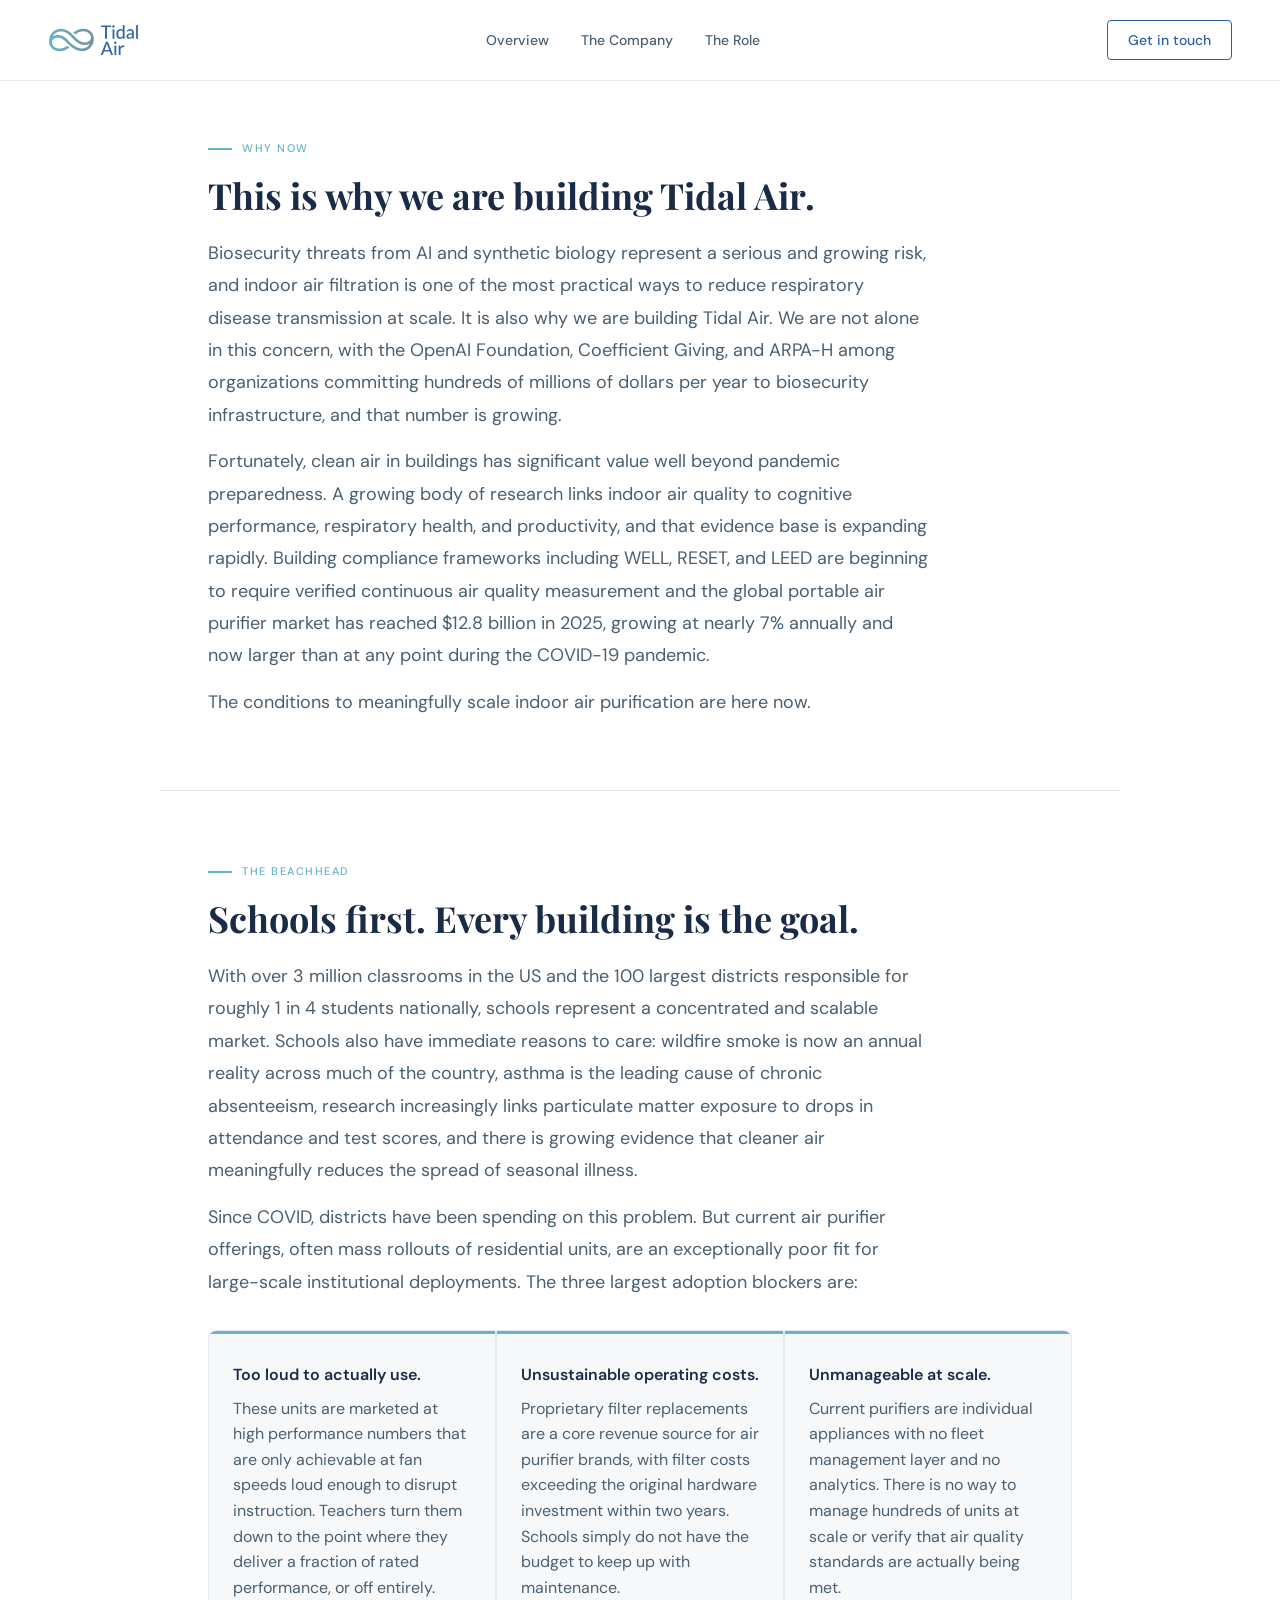
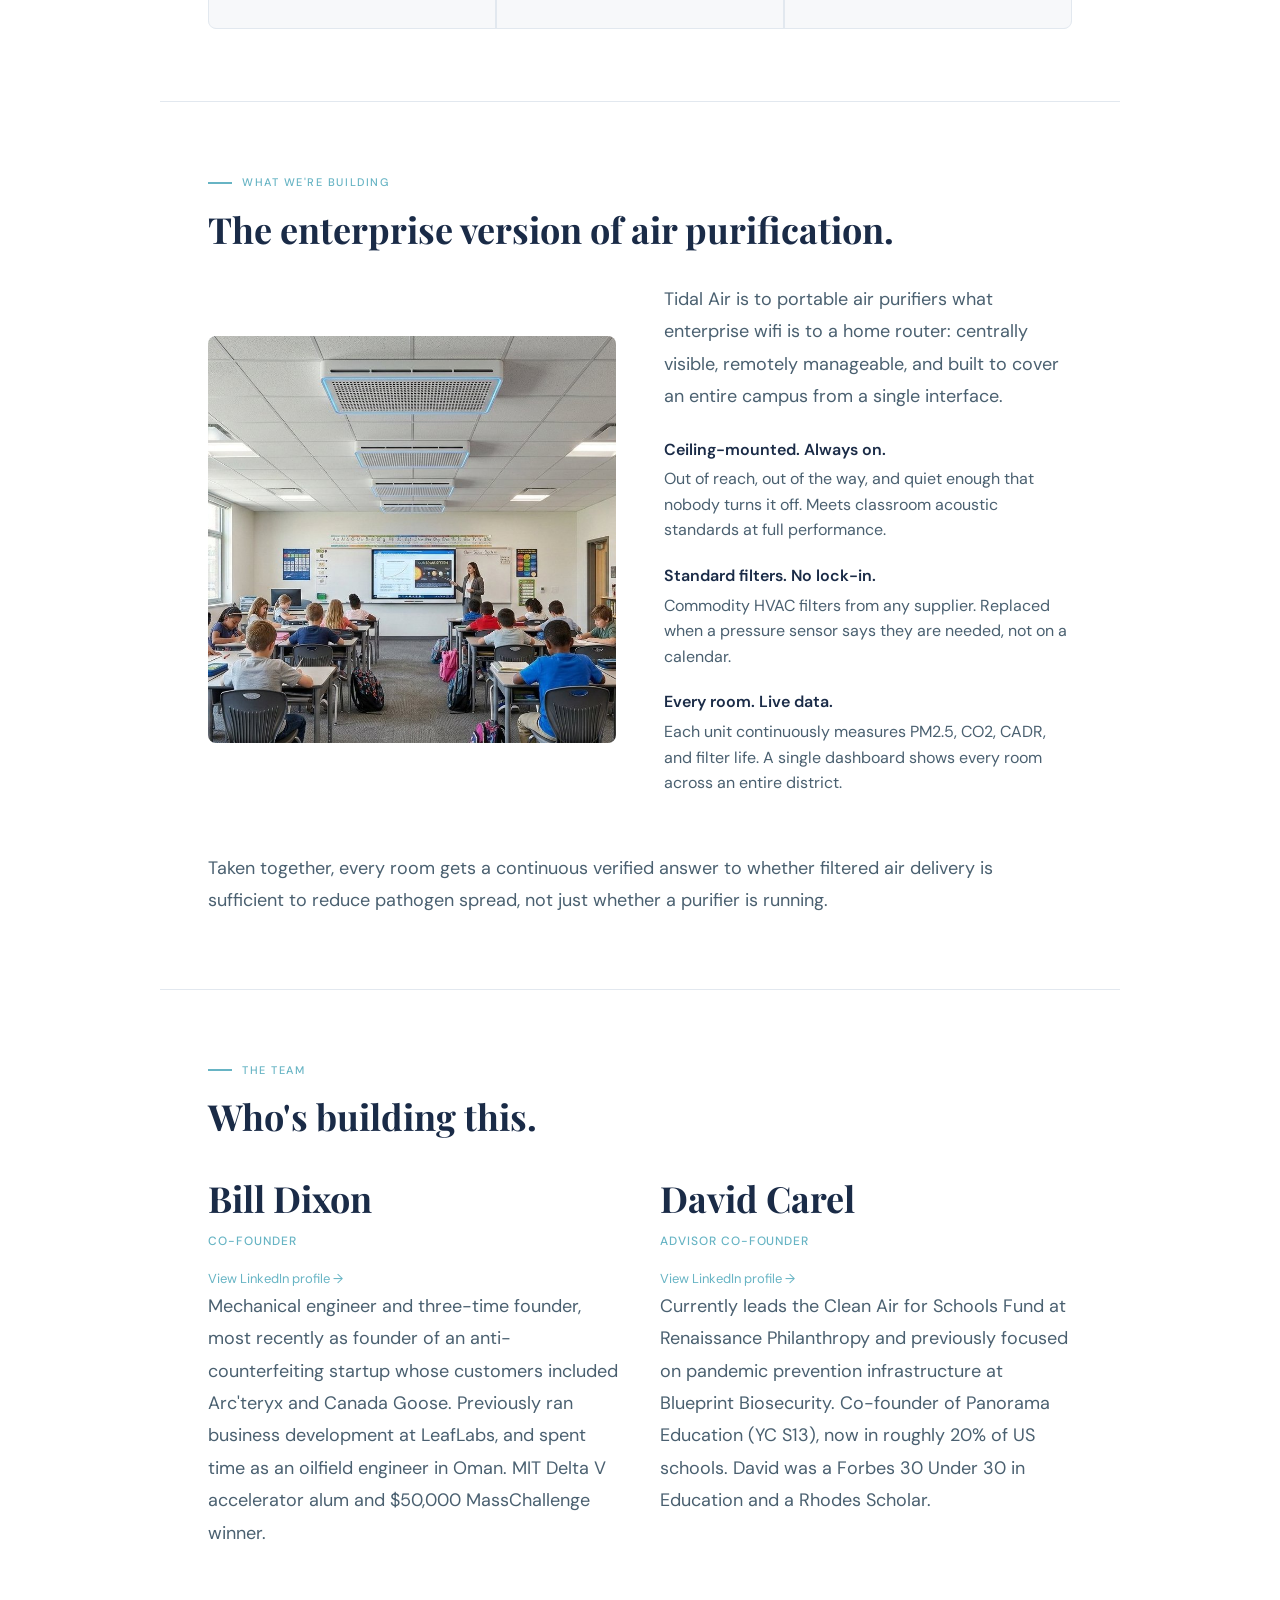
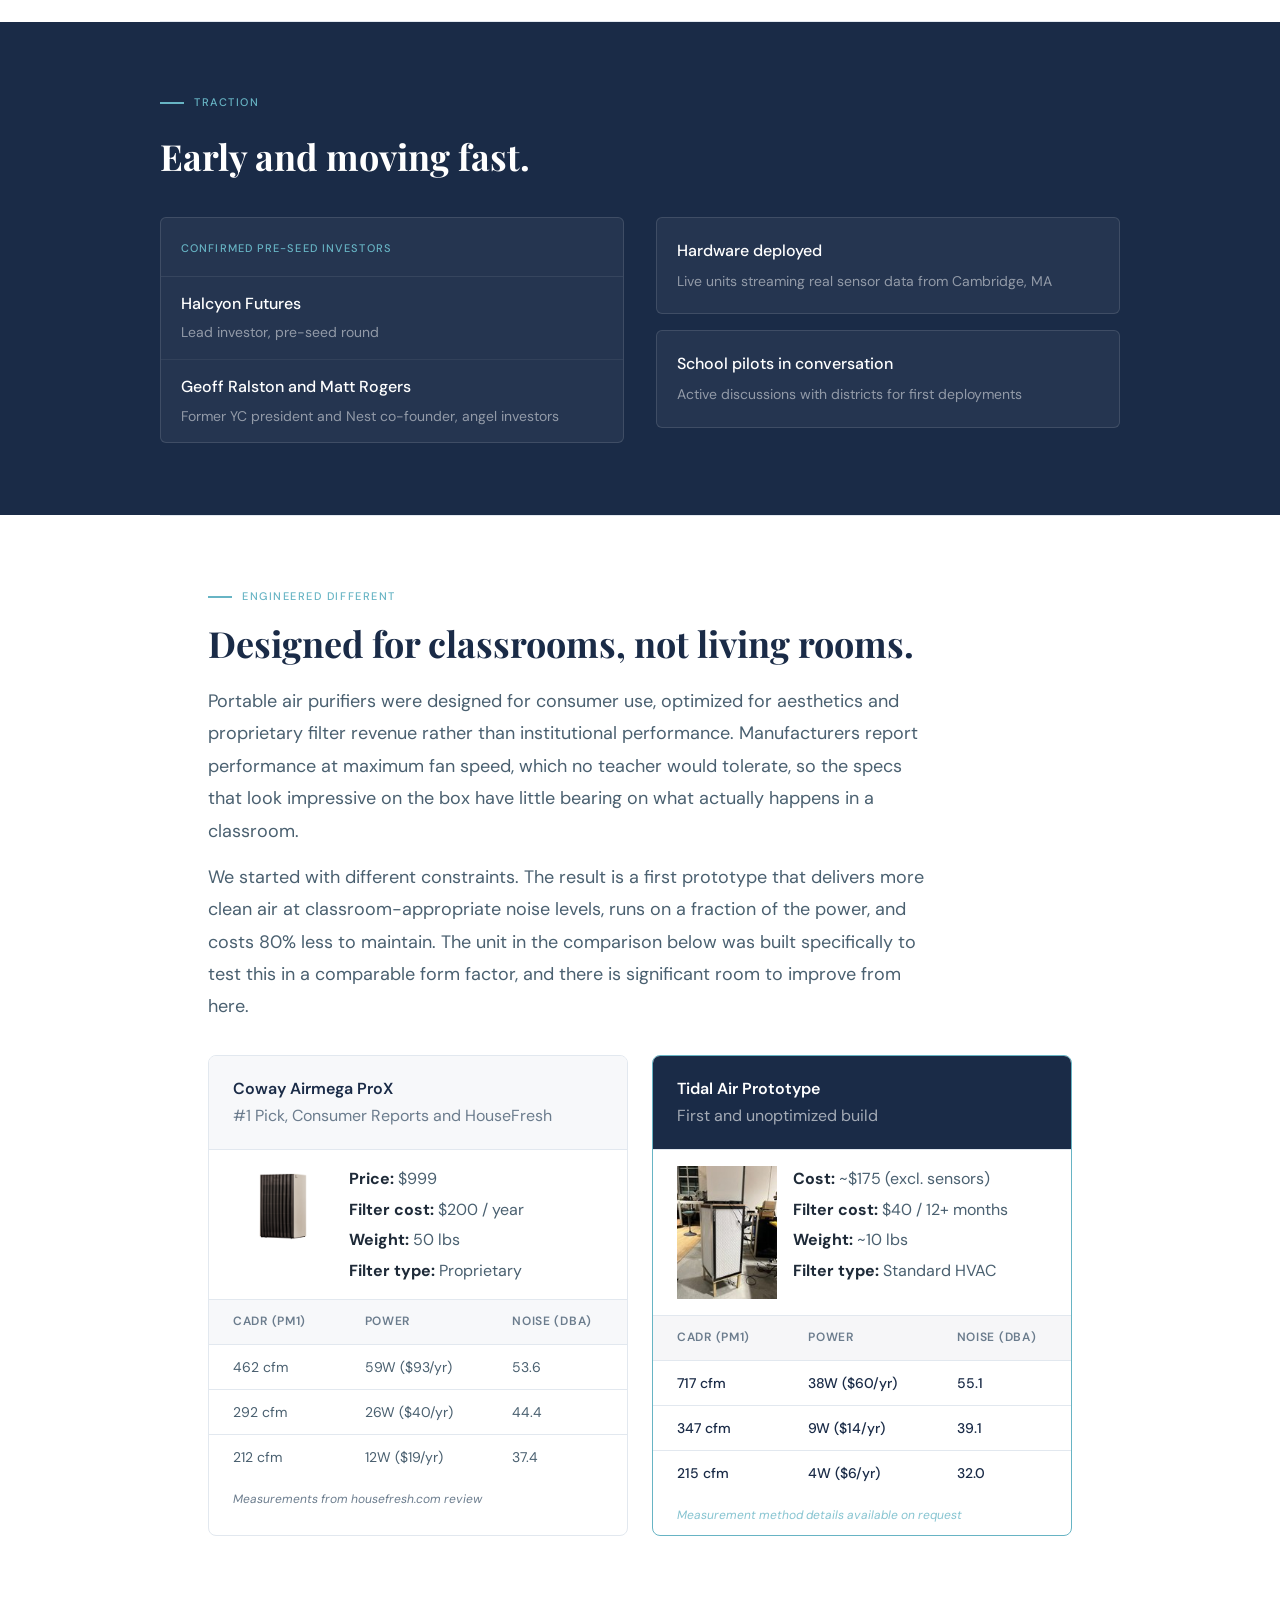
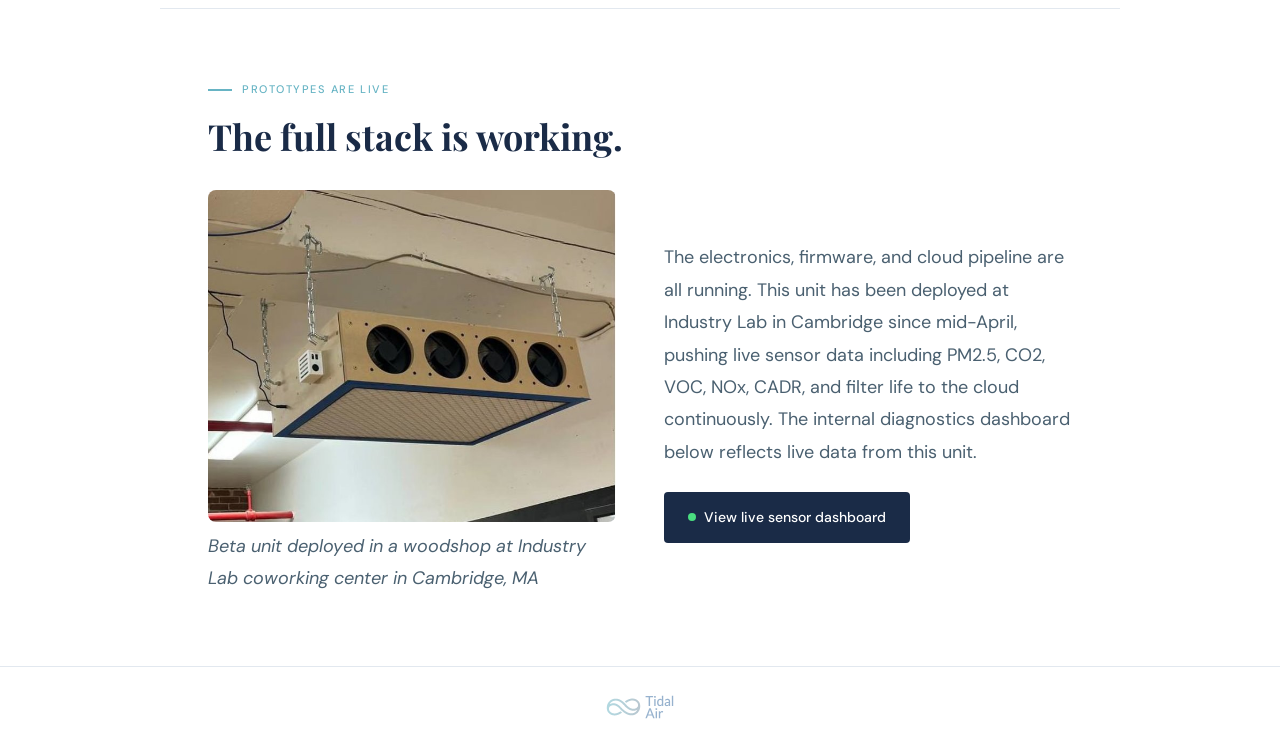
==== company.html @ a30b51cf "restructure into three pages Co-Authored-By: Claude Sonnet 4.6 <noreply@anthropic.com>" ====
<!DOCTYPE html>
<html lang="en">
<head>
<meta charset="UTF-8">
<meta name="viewport" content="width=device-width, initial-scale=1.0">
<title>The Company -- Tidal Air</title>
<link rel="icon" href="images/favicon.ico" sizes="any">
<link rel="icon" type="image/png" sizes="32x32" href="images/favicon-32x32.png">
<link rel="icon" type="image/png" sizes="16x16" href="images/favicon-16x16.png">
<link rel="apple-touch-icon" href="images/apple-touch-icon.png">
<link rel="manifest" href="images/site.webmanifest">
<link rel="preconnect" href="https://fonts.googleapis.com">
<link rel="preconnect" href="https://fonts.gstatic.com" crossorigin>
<link href="https://fonts.googleapis.com/css2?family=Playfair+Display:wght@400;700;900&family=DM+Sans:wght@300;400;500&display=swap" rel="stylesheet">
<link rel="stylesheet" href="style.css">
</head>
<body>

<nav>
  <a href="index.html" class="nav-logo"><img src="images/logo.svg" alt="Tidal Air"></a>
  <div class="nav-links">
    <a href="index.html">Overview</a>
    <a href="company.html">The Company</a>
    <a href="role.html">The Role</a>
  </div>
  <a href="mailto:bill@tidalairsystems.com" class="nav-btn">Get in touch</a>
</nav>

<!-- =============================================
     WHY NOW
     - Market size, research shift, biosecurity
============================================= -->
<section class="section page-top fade-in">
  <div class="section-label">Why now</div>
  <h2>This is why we are building Tidal Air.</h2>
  <p>Biosecurity threats from AI and synthetic biology represent a serious and growing risk, and indoor air filtration is one of the most practical ways to reduce respiratory disease transmission at scale. It is also why we are building Tidal Air. We are not alone in this concern, with the OpenAI Foundation, Coefficient Giving, and ARPA-H among organizations committing hundreds of millions of dollars per year to biosecurity infrastructure, and that number is growing.</p>

  <p>Fortunately, clean air in buildings has significant value well beyond pandemic preparedness. A growing body of research links indoor air quality to cognitive performance, respiratory health, and productivity, and that evidence base is expanding rapidly. Building compliance frameworks including WELL, RESET, and LEED are beginning to require verified continuous air quality measurement and the global portable air purifier market has reached $12.8 billion in 2025, growing at nearly 7% annually and now larger than at any point during the COVID-19 pandemic.</p>

  <p>The conditions to meaningfully scale indoor air purification are here now.</p>
</section>

<hr class="divider">

<!-- =============================================
     BEACHHEAD
     - Why schools, what's broken today
============================================= -->
<section class="section fade-in">
  <div class="section-label">The beachhead</div>
  <h2>Schools first. Every building is the goal.</h2>
  <p>With over 3 million classrooms in the US and the 100 largest districts responsible for roughly 1 in 4 students nationally, schools represent a concentrated and scalable market. Schools also have immediate reasons to care: wildfire smoke is now an annual reality across much of the country, asthma is the leading cause of chronic absenteeism, research increasingly links particulate matter exposure to drops in attendance and test scores, and there is growing evidence that cleaner air meaningfully reduces the spread of seasonal illness.</p>
  <p>Since COVID, districts have been spending on this problem. But current air purifier offerings, often mass rollouts of residential units, are an exceptionally poor fit for large-scale institutional deployments. The three largest adoption blockers are:</p>

  <div class="failed-grid">
    <div class="failed-item">
      <strong>Too loud to actually use.</strong>
      <p>These units are marketed at high performance numbers that are only achievable at fan speeds loud enough to disrupt instruction. Teachers turn them down to the point where they deliver a fraction of rated performance, or off entirely.</p>
    </div>
    <div class="failed-item">
      <strong>Unsustainable operating costs.</strong>
      <p>Proprietary filter replacements are a core revenue source for air purifier brands, with filter costs exceeding the original hardware investment within two years. Schools simply do not have the budget to keep up with maintenance.</p>
    </div>
    <div class="failed-item">
      <strong>Unmanageable at scale.</strong>
      <p>Current purifiers are individual appliances with no fleet management layer and no analytics. There is no way to manage hundreds of units at scale or verify that air quality standards are actually being met.</p>
    </div>
  </div>
</section>

<hr class="divider">

<!-- =============================================
     PRODUCT VISION
     - Image: images/rendering-classroom.jpg
     - Three feature points on the right
============================================= -->
<section class="section fade-in">
  <div class="section-label">What we're building</div>
  <h2>The enterprise version of air purification.</h2>
  <div class="vision-grid">
    <img src="images/rendering-classroom.jpg" alt="Tidal Air ceiling unit in classroom">
    <div>
      <p>Tidal Air is to portable air purifiers what enterprise wifi is to a home router: centrally visible, remotely manageable, and built to cover an entire campus from a single interface.</p>
      <div class="vision-points">
        <div class="vision-point">
          <strong>Ceiling-mounted. Always on.</strong>
          <p>Out of reach, out of the way, and quiet enough that nobody turns it off. Meets classroom acoustic standards at full performance.</p>
        </div>
        <div class="vision-point">
          <strong>Standard filters. No lock-in.</strong>
          <p>Commodity HVAC filters from any supplier. Replaced when a pressure sensor says they are needed, not on a calendar.</p>
        </div>
        <div class="vision-point">
          <strong>Every room. Live data.</strong>
          <p>Each unit continuously measures PM2.5, CO2, CADR, and filter life. A single dashboard shows every room across an entire district.</p>
        </div>
      </div>
    </div>
  </div>
  <p style="margin-top:32px;padding-top:24px;font-size:18px;color:var(--slate);line-height:1.8;max-width:none;">Taken together, every room gets a continuous verified answer to whether filtered air delivery is sufficient to reduce pathogen spread, not just whether a purifier is running.</p>
</section>

<hr class="divider">

<!-- =============================================
     TEAM
     - Two cards side by side
============================================= -->
<section class="section fade-in">
  <div class="section-label">The team</div>
  <h2>Who's building this.</h2>
  <div class="team-grid" style="display:grid;grid-template-columns:1fr 1fr;gap:40px;margin-top:32px;">

    <div>
      <a href="https://www.linkedin.com/in/william-dixon-18957a34/" target="_blank" style="text-decoration:none;">
        <div class="founder-name" style="color:var(--navy);">Bill Dixon</div>
        <div class="founder-title">Co-Founder</div>
        <div style="font-size:13px;color:var(--teal);margin-top:4px;">View LinkedIn profile →</div>
      </a>
      <p style="font-size:18px;color:var(--slate);line-height:1.8;">Mechanical engineer and three-time founder, most recently as founder of an anti-counterfeiting startup whose customers included Arc'teryx and Canada Goose. Previously ran business development at LeafLabs, and spent time as an oilfield engineer in Oman. MIT Delta V accelerator alum and $50,000 MassChallenge winner.</p>
    </div>

    <div>
      <a href="https://www.linkedin.com/in/david-carel-b433251b3/" target="_blank" style="text-decoration:none;">
        <div class="founder-name" style="color:var(--navy);">David Carel</div>
        <div class="founder-title">Advisor Co-Founder</div>
        <div style="font-size:13px;color:var(--teal);margin-top:4px;">View LinkedIn profile →</div>
      </a>
      <p style="font-size:18px;color:var(--slate);line-height:1.8;">Currently leads the Clean Air for Schools Fund at Renaissance Philanthropy and previously focused on pandemic prevention infrastructure at Blueprint Biosecurity. Co-founder of Panorama Education (YC S13), now in roughly 20% of US schools. David was a Forbes 30 Under 30 in Education and a Rhodes Scholar.</p>
    </div>

  </div>
</section>

<hr class="divider">

<!-- =============================================
     TRACTION
     - Left: investor block
     - Right: three proof points
============================================= -->
<div class="dark-section fade-in">
  <div class="dark-section-inner">
    <div class="section-label">Traction</div>
    <h2>Early and moving fast.</h2>
    <div class="traction-layout">

      <div class="investor-block">
        <div class="investor-header"><span>Confirmed Pre-Seed Investors</span></div>
        <div class="investor-row">
          <strong>Halcyon Futures</strong>
          <span>Lead investor, pre-seed round</span>
        </div>
        <div class="investor-row">
          <strong>Geoff Ralston and Matt Rogers</strong>
          <span>Former YC president and Nest co-founder, angel investors</span>
        </div>
      </div>

      <div class="proof-items">
        <div class="proof-item">
          <strong>Hardware deployed</strong>
          <span>Live units streaming real sensor data from Cambridge, MA</span>
        </div>
        <div class="proof-item">
          <strong>School pilots in conversation</strong>
          <span>Active discussions with districts for first deployments</span>
        </div>
      </div>

    </div>
  </div>
</div>

<hr class="divider">

<!-- =============================================
     HEAD TO HEAD COMPARISON
     - Left card: Coway (competitor)
     - Right card: Tidal Air (ours, navy header)
     - Images: images/coway-airmega-prox.png, images/tidal-prototype-unit.jpg
============================================= -->
<section class="section fade-in">
  <div class="section-label">Engineered Different</div>
  <h2>Designed for classrooms, not living rooms.</h2>
  <p>Portable air purifiers were designed for consumer use, optimized for aesthetics and proprietary filter revenue rather than institutional performance. Manufacturers report performance at maximum fan speed, which no teacher would tolerate, so the specs that look impressive on the box have little bearing on what actually happens in a classroom.</p>

  <p>We started with different constraints. The result is a first prototype that delivers more clean air at classroom-appropriate noise levels, runs on a fraction of the power, and costs 80% less to maintain. The unit in the comparison below was built specifically to test this in a comparable form factor, and there is significant room to improve from here.</p>
  <div class="comparison-cards">

    <div class="comp-card">
      <div class="comp-header">
        <div class="comp-header-name">Coway Airmega ProX</div>
        <div class="comp-header-sub">#1 Pick, Consumer Reports and HouseFresh</div>
      </div>
      <div class="comp-specs">
        <div class="comp-specs-row">
          <div class="comp-photo-wrap" style="background:white;padding:4px;border-radius:4px;">
            <img src="images/Coway-Air-Purifer.png" alt="Coway Airmega ProX">
          </div>
          <div class="comp-spec-list">
            <div class="comp-spec"><strong>Price:</strong> $999</div>
            <div class="comp-spec"><strong>Filter cost:</strong> $200 / year</div>
            <div class="comp-spec"><strong>Weight:</strong> 50 lbs</div>
            <div class="comp-spec"><strong>Filter type:</strong> Proprietary</div>
          </div>
        </div>
      </div>
      <table class="comp-table">
        <thead><tr><th>CADR (PM1)</th><th>Power</th><th>Noise (dBA)</th></tr></thead>
        <tbody>
          <tr><td>462 cfm</td><td>59W ($93/yr)</td><td>53.6</td></tr>
          <tr><td>292 cfm</td><td>26W ($40/yr)</td><td>44.4</td></tr>
          <tr><td>212 cfm</td><td>12W ($19/yr)</td><td>37.4</td></tr>
        </tbody>
      </table>
      <div class="comp-note">Measurements from housefresh.com review</div>
    </div>

    <div class="comp-card ours">
      <div class="comp-header">
        <div class="comp-header-name">Tidal Air Prototype</div>
        <div class="comp-header-sub">First and unoptimized build</div>
      </div>
      <div class="comp-specs">
        <div class="comp-specs-row">
          <div class="comp-photo-wrap">
            <img src="images/tidal-prototype-unit.jpg" alt="Tidal Air Prototype">
          </div>
          <div class="comp-spec-list">
            <div class="comp-spec"><strong>Cost:</strong> ~$175 (excl. sensors)</div>
            <div class="comp-spec"><strong>Filter cost:</strong> $40 / 12+ months</div>
            <div class="comp-spec"><strong>Weight:</strong> ~10 lbs</div>
            <div class="comp-spec"><strong>Filter type:</strong> Standard HVAC</div>
          </div>
        </div>
      </div>
      <table class="comp-table">
        <thead><tr><th>CADR (PM1)</th><th>Power</th><th>Noise (dBA)</th></tr></thead>
        <tbody>
          <tr><td>717 cfm</td><td>38W ($60/yr)</td><td>55.1</td></tr>
          <tr><td>347 cfm</td><td>9W ($14/yr)</td><td>39.1</td></tr>
          <tr><td>215 cfm</td><td>4W ($6/yr)</td><td>32.0</td></tr>
        </tbody>
      </table>
      <div class="comp-note" style="color:rgba(103,180,196,0.8);">Measurement method details available on request</div>
    </div>

  </div>
</section>

<hr class="divider">

<!-- =============================================
     PROTOTYPES ARE LIVE
     - Image: images/prototype-cambridge.jpg
     - Links to live Grafana dashboard
============================================= -->
<section class="section fade-in">
  <div class="section-label">Prototypes are live</div>
  <h2>The full stack is working.</h2>
  <div class="prototype-grid">
    <div>
      <img src="images/prototype-cambridge.jpg" alt="Beta unit deployed at Industry Lab Cambridge">
      <p class="prototype-caption">Beta unit deployed in a woodshop at Industry Lab coworking center in Cambridge, MA</p>
    </div>
    <div>
      <p>The electronics, firmware, and cloud pipeline are all running. This unit has been deployed at Industry Lab in Cambridge since mid-April, pushing live sensor data including PM2.5, CO2, VOC, NOx, CADR, and filter life to the cloud continuously. The internal diagnostics dashboard below reflects live data from this unit.</p>
      <a href="https://tbdair.grafana.net/public-dashboards/8e7f2252cd314fc6a07604733c34a6c2?from=now-4d&to=now&timezone=browser" target="_blank" class="live-link">
        <span class="live-dot"></span>
        View live sensor dashboard
      </a>
    </div>
  </div>
</section>

<footer>
  <img src="images/logo.svg" alt="Tidal Air">
</footer>

<script>
  const observer = new IntersectionObserver((entries) => {
    entries.forEach(entry => {
      if (entry.isIntersecting) entry.target.classList.add('visible');
    });
  }, { threshold: 0.1 });
  document.querySelectorAll('.fade-in').forEach(el => observer.observe(el));
</script>

</body>
</html>
---- style.css ----
/* =============================================
   DESIGN TOKENS
   Primary navy: #1a2b47
   Accent teal:  #67b4c4
   Link blue:    #2d5fa6
   Body text:    #4a6070
   Light text:   #6b7c8d
   Border:       #e2e8ef
   Off-white bg: #f7f8fa
============================================= */

:root {
  --navy: #1a2b47;
  --blue: #2d5fa6;
  --teal: #67b4c4;
  --slate: #4a6070;
  --off-white: #f7f8fa;
  --white: #ffffff;
  --text: #1e2a38;
  --light-text: #6b7c8d;
  --border: #e2e8ef;
}

* { margin: 0; padding: 0; box-sizing: border-box; }
body { font-family: 'DM Sans', sans-serif; color: var(--text); background: var(--white); line-height: 1.6; }

/* NAV */
nav {
  position: fixed; top: 0; left: 0; right: 0; z-index: 100;
  padding: 20px 48px; display: flex; align-items: center; justify-content: space-between;
  background: rgba(255,255,255,0.95); backdrop-filter: blur(8px); border-bottom: 1px solid var(--border);
}
nav img { height: 32px; }
.nav-logo { line-height: 0; text-decoration: none; }
.nav-links { display: flex; align-items: center; gap: 4px; }
.nav-links a {
  font-size: 14px; color: var(--slate); text-decoration: none; font-weight: 500;
  padding: 8px 14px; border-radius: 4px; transition: color 0.2s;
}
.nav-links a:hover { color: var(--navy); }
.nav-btn {
  font-size: 14px; color: var(--blue); text-decoration: none; font-weight: 500;
  padding: 8px 20px; border: 1.5px solid var(--blue); border-radius: 4px; transition: all 0.2s;
}
.nav-btn:hover { background: var(--blue); color: white; }

/* HERO */
.hero { padding: 140px 48px 80px; max-width: 860px; margin: 0 auto; }
.hero-label { font-size: 12px; font-weight: 500; letter-spacing: 0.12em; text-transform: uppercase; color: var(--teal); margin-bottom: 24px; }
.hero h1 { font-family: 'Playfair Display', serif; font-size: clamp(36px, 5vw, 58px); font-weight: 700; line-height: 1.15; color: var(--navy); margin-bottom: 32px; }
.hero-body { font-size: 18px; color: var(--slate); line-height: 1.75; max-width: 680px; }
.hero-body p + p { margin-top: 16px; }
.hero-ctas { display: flex; gap: 16px; margin-top: 32px; flex-wrap: wrap; }
.hero-cta-primary {
  display: inline-block; padding: 14px 32px; background: var(--navy); color: white;
  text-decoration: none; border-radius: 4px; font-size: 16px; font-weight: 500; transition: background 0.2s;
}
.hero-cta-primary:hover { background: var(--blue); }
.hero-cta-secondary {
  display: inline-block; padding: 14px 32px; background: transparent; color: var(--navy);
  text-decoration: none; border-radius: 4px; font-size: 16px; font-weight: 500;
  border: 1.5px solid var(--navy); transition: all 0.2s;
}
.hero-cta-secondary:hover { background: var(--navy); color: white; }

/* SHARED SECTION STYLES */
.section { padding: 72px 48px; max-width: 960px; margin: 0 auto; }
.section-label {
  font-size: 11px; font-weight: 500; letter-spacing: 0.14em; text-transform: uppercase;
  color: var(--teal); margin-bottom: 16px; display: flex; align-items: center; gap: 10px;
}
.section-label::before { content: ''; display: block; width: 24px; height: 2px; background: var(--teal); }
.section h2 { font-family: 'Playfair Display', serif; font-size: clamp(24px, 3.5vw, 36px); font-weight: 700; color: var(--navy); margin-bottom: 20px; line-height: 1.2; }
.section p { font-size: 18px; color: var(--slate); line-height: 1.8; max-width: 720px; }
.section p + p { margin-top: 14px; }

.divider { border: none; border-top: 1px solid var(--border); max-width: 960px; margin: 0 auto; }

/* Extra top padding for first section below fixed nav on non-hero pages */
.page-top { padding-top: 140px; }

/* BEACHHEAD - FAILED SOLUTIONS GRID */
.failed-grid {
  display: grid; grid-template-columns: repeat(3, 1fr); gap: 2px; margin-top: 32px;
  background: var(--border); border: 1px solid var(--border); border-radius: 8px; overflow: hidden;
}
.failed-item { background: var(--off-white); padding: 28px 24px; border-top: 3px solid var(--teal); }
.failed-item strong { display: block; font-size: 16px; font-weight: 600; color: var(--navy); margin-bottom: 8px; }
.failed-item p { font-size: 16px; color: var(--slate); line-height: 1.6; max-width: none; }

/* PRODUCT VISION GRID */
.vision-grid { display: grid; grid-template-columns: 1fr 1fr; gap: 48px; align-items: center; margin-top: 32px; }
.vision-grid img { width: 100%; border-radius: 8px; display: block; object-fit: cover; max-height: 420px; }
.vision-points { display: flex; flex-direction: column; gap: 20px; margin-top: 24px; }
.vision-point strong { display: block; font-size: 16px; font-weight: 600; color: var(--navy); margin-bottom: 4px; }
.vision-point p { font-size: 16px; color: var(--slate); line-height: 1.6; max-width: none; }

/* HEAD TO HEAD COMPARISON CARDS */
.comparison-cards { display: grid; grid-template-columns: 1fr 1fr; gap: 24px; margin-top: 32px; }
.comp-card { border: 1px solid var(--border); border-radius: 8px; overflow: hidden; }
.comp-card.ours { border-color: var(--teal); }
.comp-header { padding: 20px 24px; background: var(--off-white); border-bottom: 1px solid var(--border); }
.comp-card.ours .comp-header { background: var(--navy); }
.comp-header-name { font-size: 16px; font-weight: 600; color: var(--navy); margin-bottom: 2px; }
.comp-card.ours .comp-header-name { color: white; }
.comp-header-sub { font-size: 16px; color: var(--light-text); }
.comp-card.ours .comp-header-sub { color: rgba(255,255,255,0.6); }
.comp-specs { padding: 16px 24px; border-bottom: 1px solid var(--border); }
.comp-specs-row { display: flex; align-items: flex-start; gap: 16px; }
.comp-photo-wrap { flex-shrink: 0; width: 100px; display: flex; align-items: center; justify-content: center; }
.comp-photo-wrap img { max-width: 100px; max-height: 140px; object-fit: contain; display: block; }
.comp-spec-list { display: flex; flex-direction: column; gap: 5px; }
.comp-spec { font-size: 16px; color: var(--slate); }
.comp-spec strong { color: var(--text); }
table.comp-table { width: 100%; border-collapse: collapse; }
table.comp-table th { font-size: 12px; font-weight: 600; color: var(--light-text); text-transform: uppercase; letter-spacing: 0.06em; padding: 12px 24px; text-align: left; background: var(--off-white); border-bottom: 1px solid var(--border); }
table.comp-table td { font-size: 14px; color: var(--slate); padding: 11px 24px; border-bottom: 1px solid var(--border); }
table.comp-table tr:last-child td { border-bottom: none; }
.comp-card.ours table.comp-table td { color: var(--navy); font-weight: 500; }
.comp-card.ours table.comp-table th { background: rgba(26,43,71,0.04); }
.comp-note { font-size: 12px; color: var(--light-text); padding: 10px 24px; font-style: italic; }

/* PROTOTYPE SECTION */
.prototype-grid { display: grid; grid-template-columns: 1fr 1fr; gap: 48px; align-items: center; margin-top: 32px; }
.prototype-grid img { width: 100%; border-radius: 8px; display: block; }
.prototype-caption { font-size: 12px; color: var(--light-text); margin-top: 8px; font-style: italic; }
.live-link {
  display: inline-flex; align-items: center; gap: 8px; margin-top: 24px;
  padding: 14px 24px; background: var(--navy); color: white; text-decoration: none;
  border-radius: 4px; font-size: 14px; font-weight: 500; transition: background 0.2s;
}
.live-link:hover { background: var(--blue); }
.live-dot { width: 8px; height: 8px; border-radius: 50%; background: #4ade80; animation: pulse 2s infinite; flex-shrink: 0; }
@keyframes pulse { 0%, 100% { opacity: 1; } 50% { opacity: 0.4; } }

/* TRACTION - DARK SECTION */
.dark-section { background: var(--navy); color: white; padding: 72px 48px; }
.dark-section-inner { max-width: 960px; margin: 0 auto; }
.dark-section .section-label { color: var(--teal); }
.dark-section .section-label::before { background: var(--teal); }
.dark-section h2 { font-family: 'Playfair Display', serif; font-size: clamp(24px, 3.5vw, 36px); font-weight: 700; color: white; margin-bottom: 20px; }
.dark-section p { font-size: 16px; color: rgba(255,255,255,0.72); line-height: 1.8; max-width: 720px; }
.traction-layout { display: grid; grid-template-columns: 1fr 1fr; gap: 32px; margin-top: 32px; align-items: start; }
.investor-block { border: 1px solid rgba(255,255,255,0.12); border-radius: 6px; background: rgba(255,255,255,0.05); overflow: hidden; }
.investor-header { padding: 16px 20px; border-bottom: 1px solid rgba(255,255,255,0.08); }
.investor-header span { font-size: 11px; font-weight: 500; letter-spacing: 0.1em; text-transform: uppercase; color: var(--teal); }
.investor-row { padding: 14px 20px; border-bottom: 1px solid rgba(255,255,255,0.06); }
.investor-row:last-child { border-bottom: none; }
.investor-row strong { display: block; font-size: 16px; font-weight: 500; color: white; margin-bottom: 3px; }
.investor-row span { font-size: 14px; color: rgba(255,255,255,0.5); }
.proof-items { display: flex; flex-direction: column; gap: 16px; }
.proof-item { padding: 20px; border: 1px solid rgba(255,255,255,0.12); border-radius: 6px; background: rgba(255,255,255,0.05); }
.proof-item strong { display: block; font-size: 16px; font-weight: 500; color: white; margin-bottom: 4px; }
.proof-item span { font-size: 14px; color: rgba(255,255,255,0.5); line-height: 1.5; }

/* ROLE / FOUNDER SECTION */
.founder-grid { display: grid; grid-template-columns: 200px 1fr; gap: 48px; align-items: start; margin-top: 32px; }
.founder-photo-placeholder {
  width: 200px; height: 200px; border-radius: 8px; background: var(--off-white);
  border: 1px solid var(--border); display: flex; align-items: center; justify-content: center; flex-direction: column; gap: 8px;
}
/* TO ADD BILL'S PHOTO: replace .founder-photo-placeholder div with:
   <img src="images/bill-dixon.jpg" alt="Bill Dixon" style="width:200px;height:200px;border-radius:8px;object-fit:cover;">
*/
.founder-photo-placeholder svg { width: 48px; height: 48px; color: var(--light-text); }
.founder-photo-placeholder span { font-size: 12px; color: var(--light-text); }
.founder-name { font-family: 'Playfair Display', serif; font-size: clamp(24px, 3.5vw, 36px); font-weight: 700; color: var(--navy); margin-bottom: 4px; }
.founder-title { font-size: 12px; color: var(--teal); font-weight: 500; letter-spacing: 0.08em; text-transform: uppercase; margin-bottom: 18px; }
.founder-body p { font-size: 18px; color: var(--slate); line-height: 1.8; }
.founder-body p + p { margin-top: 14px; }

/* CTA */
.cta-section { background: var(--off-white); padding: 72px 48px; text-align: center; }
.cta-section h2 { font-family: 'Playfair Display', serif; font-size: clamp(24px, 3.5vw, 36px); color: var(--navy); margin-bottom: 14px; }
.cta-section p { font-size: 16px; color: var(--slate); margin-bottom: 28px; }
.cta-email { display: inline-block; padding: 16px 40px; background: var(--navy); color: white; text-decoration: none; border-radius: 4px; font-size: 16px; font-weight: 500; transition: background 0.2s; }
.cta-email:hover { background: var(--blue); }

/* FOOTER */
footer { padding: 28px 48px; text-align: center; border-top: 1px solid var(--border); }
footer img { height: 24px; opacity: 0.5; }

/* RESPONSIVE */
@media (max-width: 700px) {
  nav { padding: 16px 20px; }
  .nav-links a { padding: 6px 8px; font-size: 12px; }
  .nav-btn { padding: 6px 12px; font-size: 12px; }
  .hero { padding: 100px 20px 60px; }
  .section { padding: 56px 20px; }
  .page-top { padding-top: 100px; }
  .dark-section { padding: 56px 20px; }
  .failed-grid { grid-template-columns: 1fr; }
  .vision-grid { grid-template-columns: 1fr; }
  .comparison-cards { grid-template-columns: 1fr; }
  .prototype-grid { grid-template-columns: 1fr; }
  .traction-layout { grid-template-columns: 1fr; }
  .founder-grid { grid-template-columns: 1fr; }
  .team-grid { grid-template-columns: 1fr !important; }
  .cta-section { padding: 56px 20px; }
  footer { padding: 24px 20px; }
  .hero-ctas { flex-direction: column; }
}

/* SCROLL FADE-IN ANIMATION */
.fade-in { opacity: 0; transform: translateY(18px); transition: opacity 0.55s ease, transform 0.55s ease; }
.fade-in.visible { opacity: 1; transform: none; }
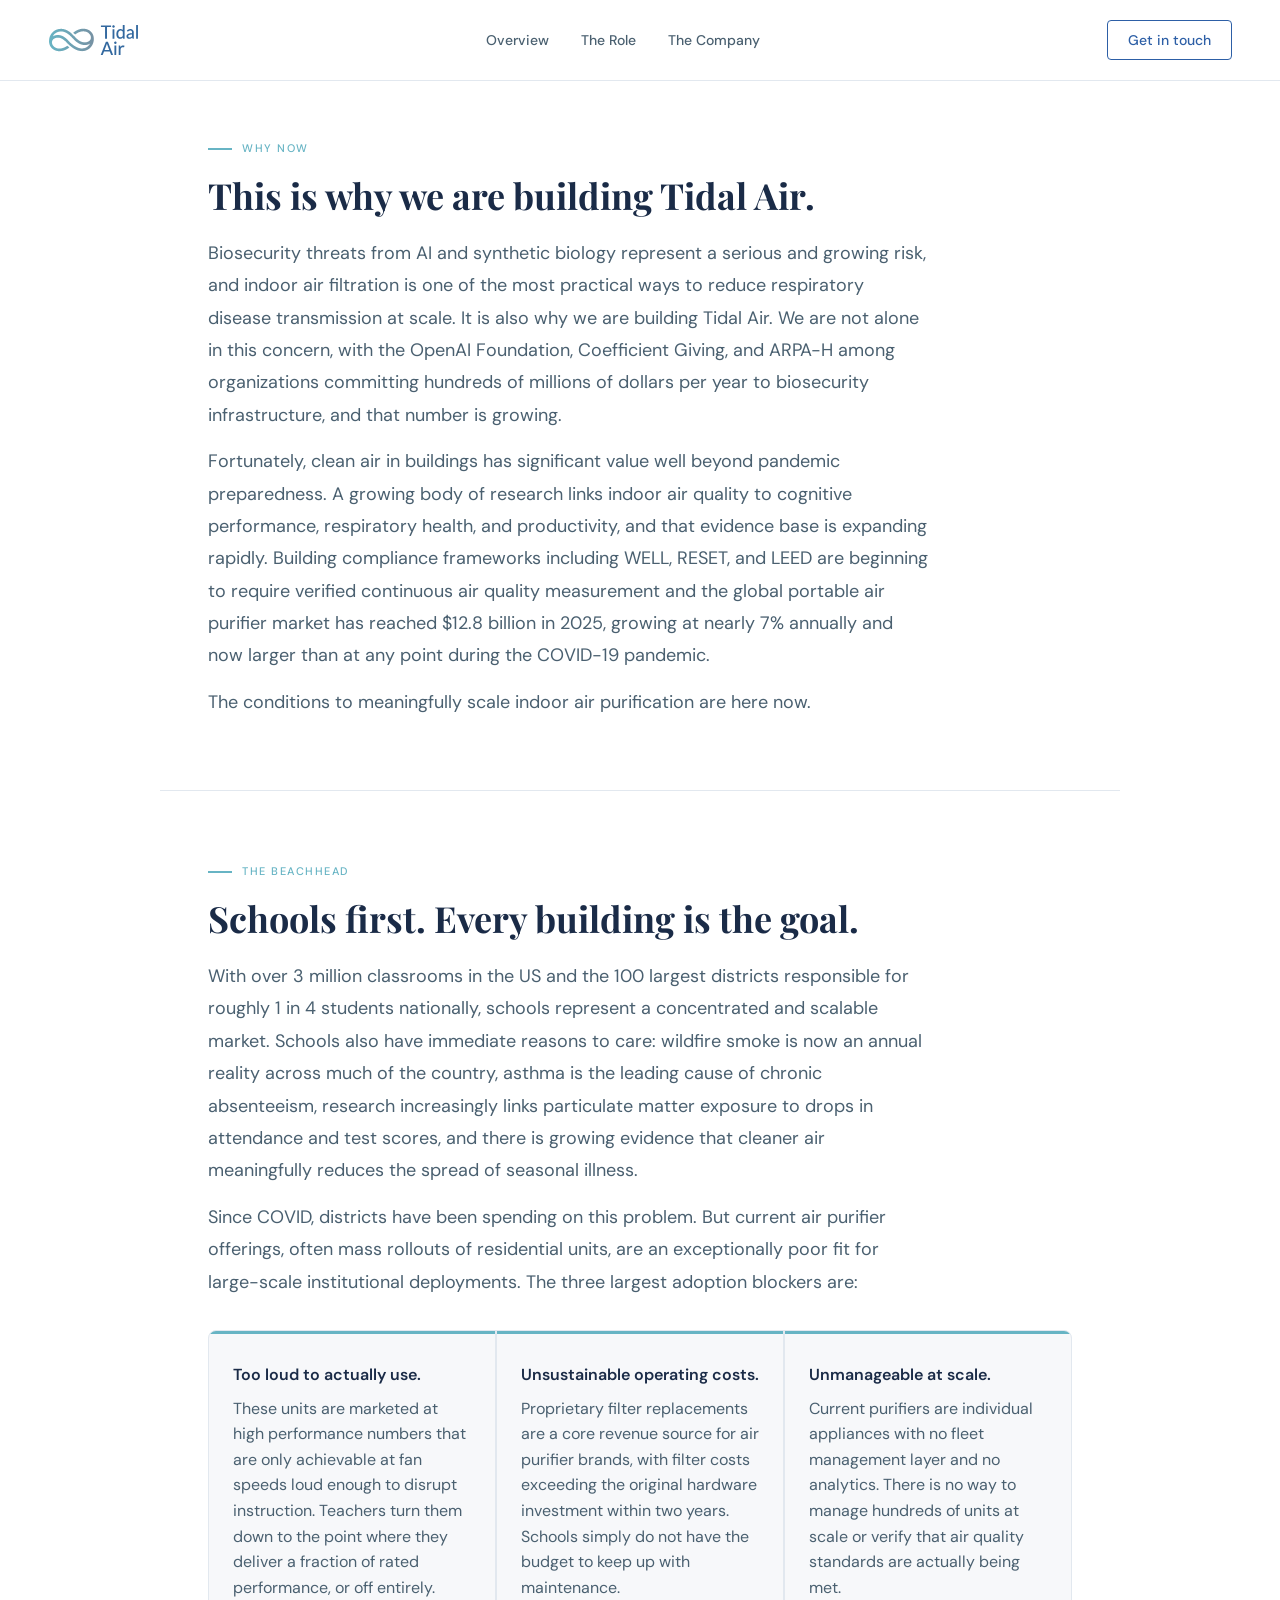
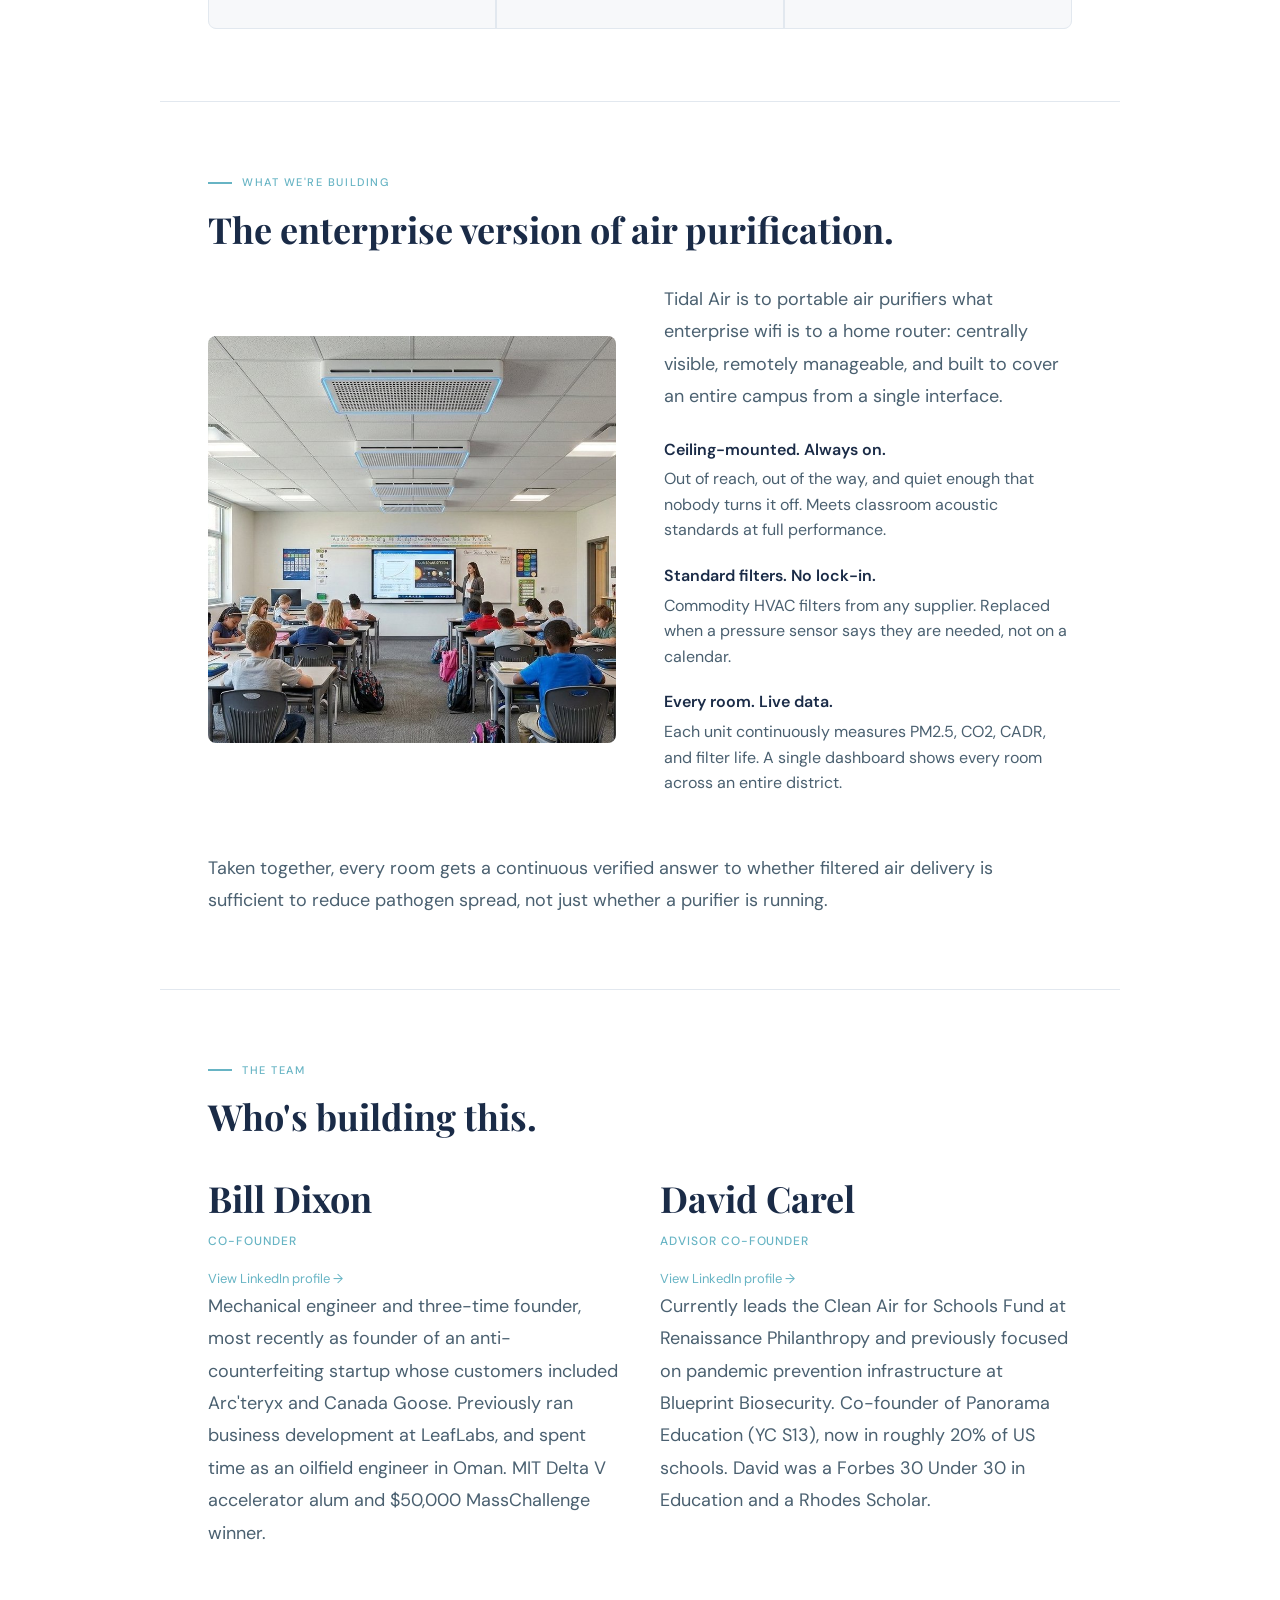
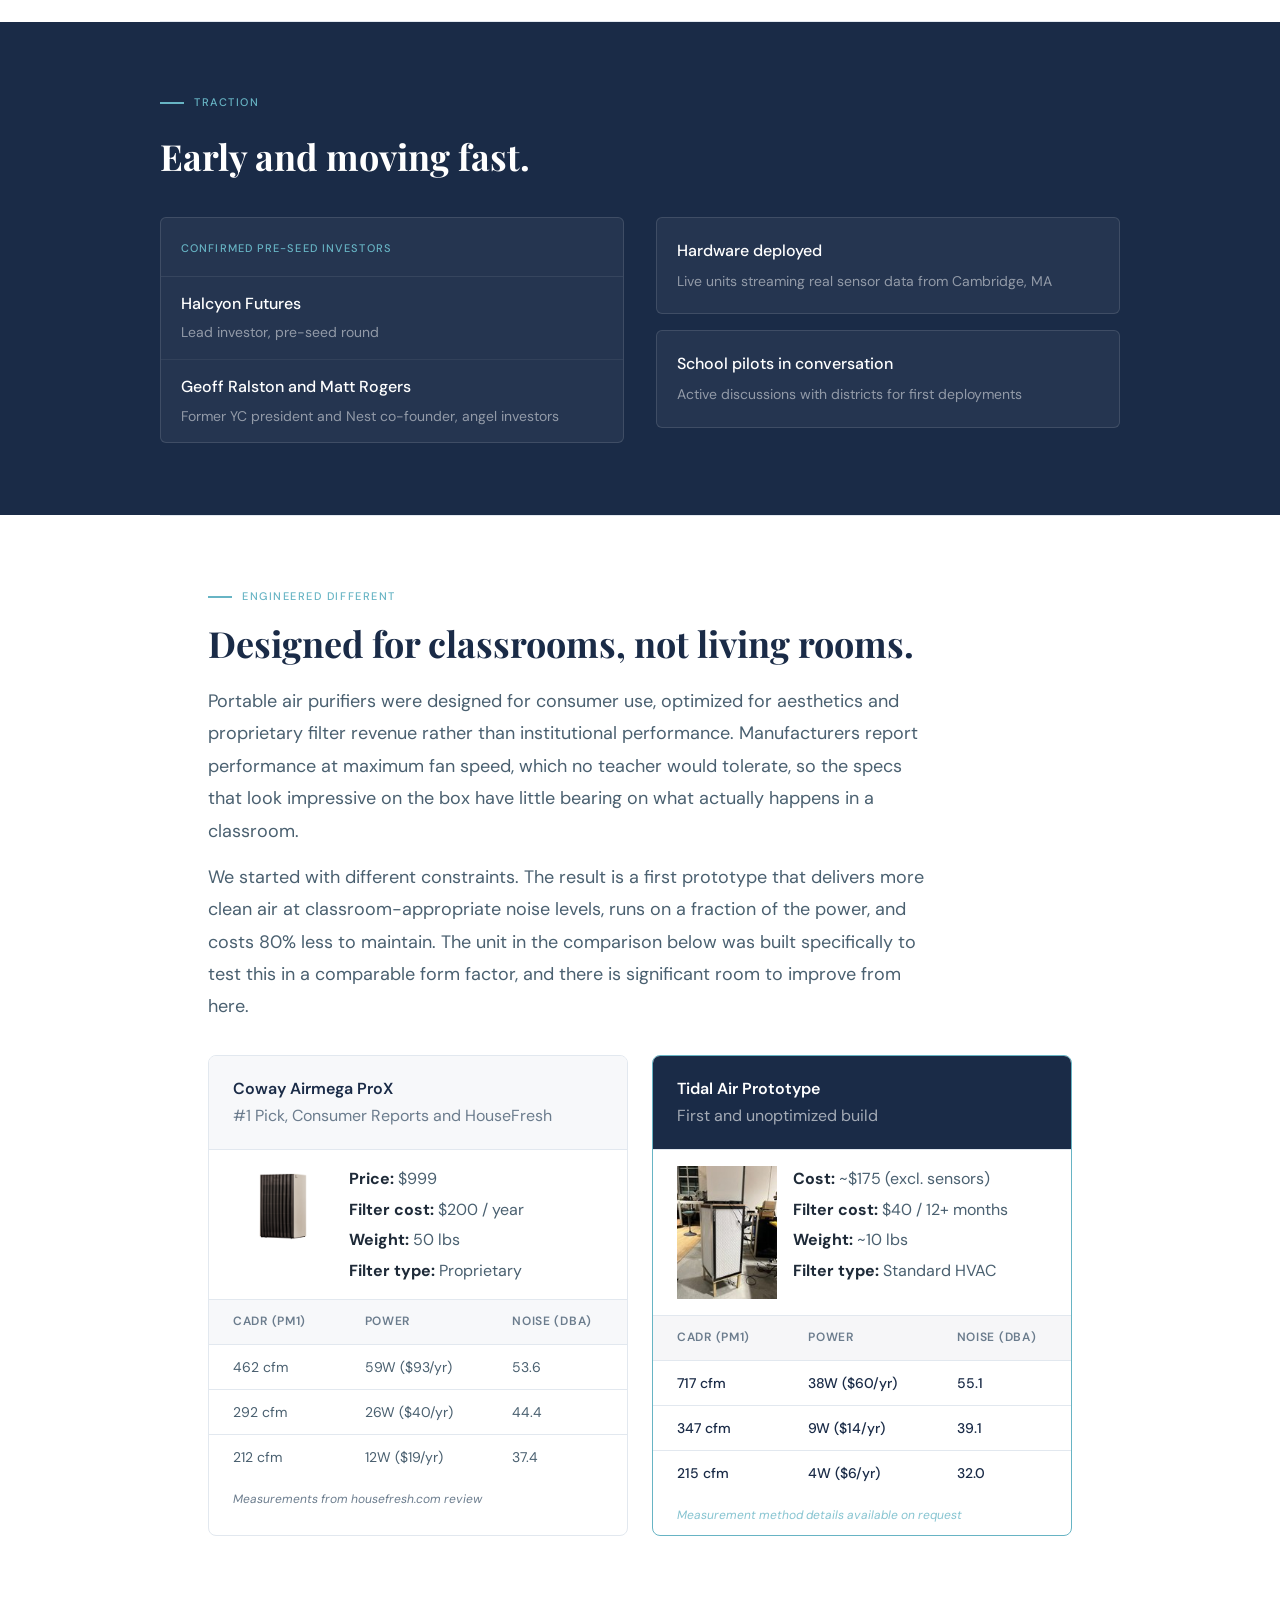
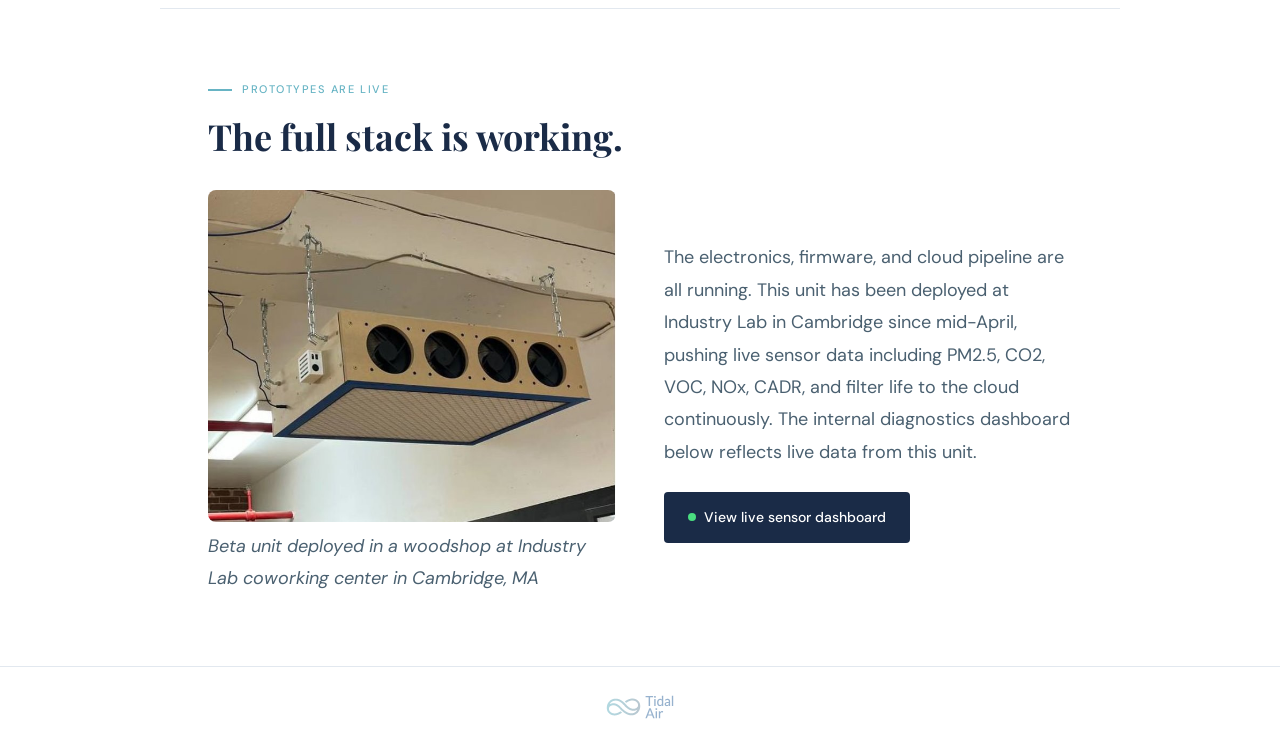
==== commit 9d4e3754: "nav order, button fix, hero copy" ====
--- a/company.html
+++ b/company.html
@@ -20,8 +20,8 @@
   <a href="index.html" class="nav-logo"><img src="images/logo.svg" alt="Tidal Air"></a>
   <div class="nav-links">
     <a href="index.html">Overview</a>
+    <a href="role.html">The Role</a>
     <a href="company.html">The Company</a>
-    <a href="role.html">The Role</a>
   </div>
   <a href="mailto:bill@tidalairsystems.com" class="nav-btn">Get in touch</a>
 </nav>
--- a/style.css
+++ b/style.css
@@ -52,10 +52,11 @@
 .hero-body p + p { margin-top: 16px; }
 .hero-ctas { display: flex; gap: 16px; margin-top: 32px; flex-wrap: wrap; }
 .hero-cta-primary {
-  display: inline-block; padding: 14px 32px; background: var(--navy); color: white;
-  text-decoration: none; border-radius: 4px; font-size: 16px; font-weight: 500; transition: background 0.2s;
-}
-.hero-cta-primary:hover { background: var(--blue); }
+  display: inline-block; padding: 14px 32px; background: white; color: var(--navy);
+  text-decoration: none; border-radius: 4px; font-size: 16px; font-weight: 500;
+  border: 1.5px solid var(--navy); transition: all 0.2s;
+}
+.hero-cta-primary:hover { background: var(--navy); color: white; }
 .hero-cta-secondary {
   display: inline-block; padding: 14px 32px; background: transparent; color: var(--navy);
   text-decoration: none; border-radius: 4px; font-size: 16px; font-weight: 500;
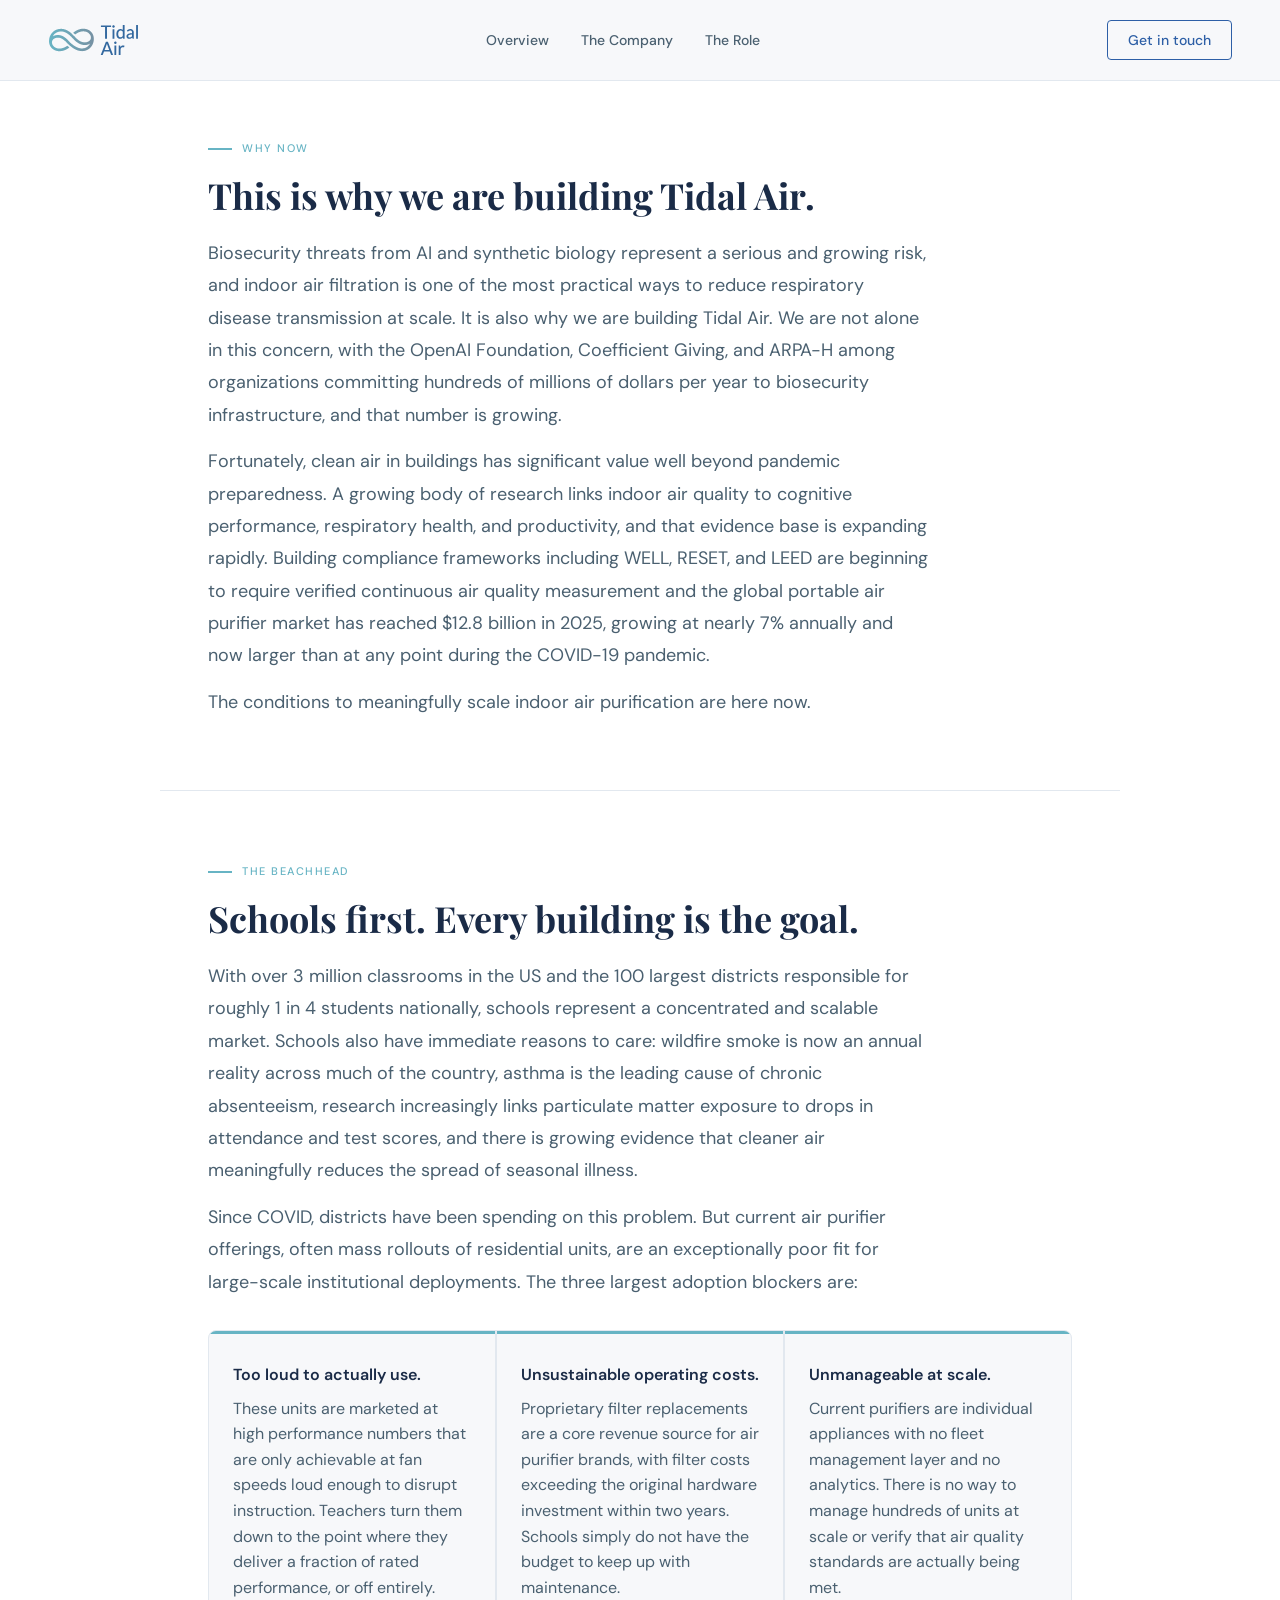
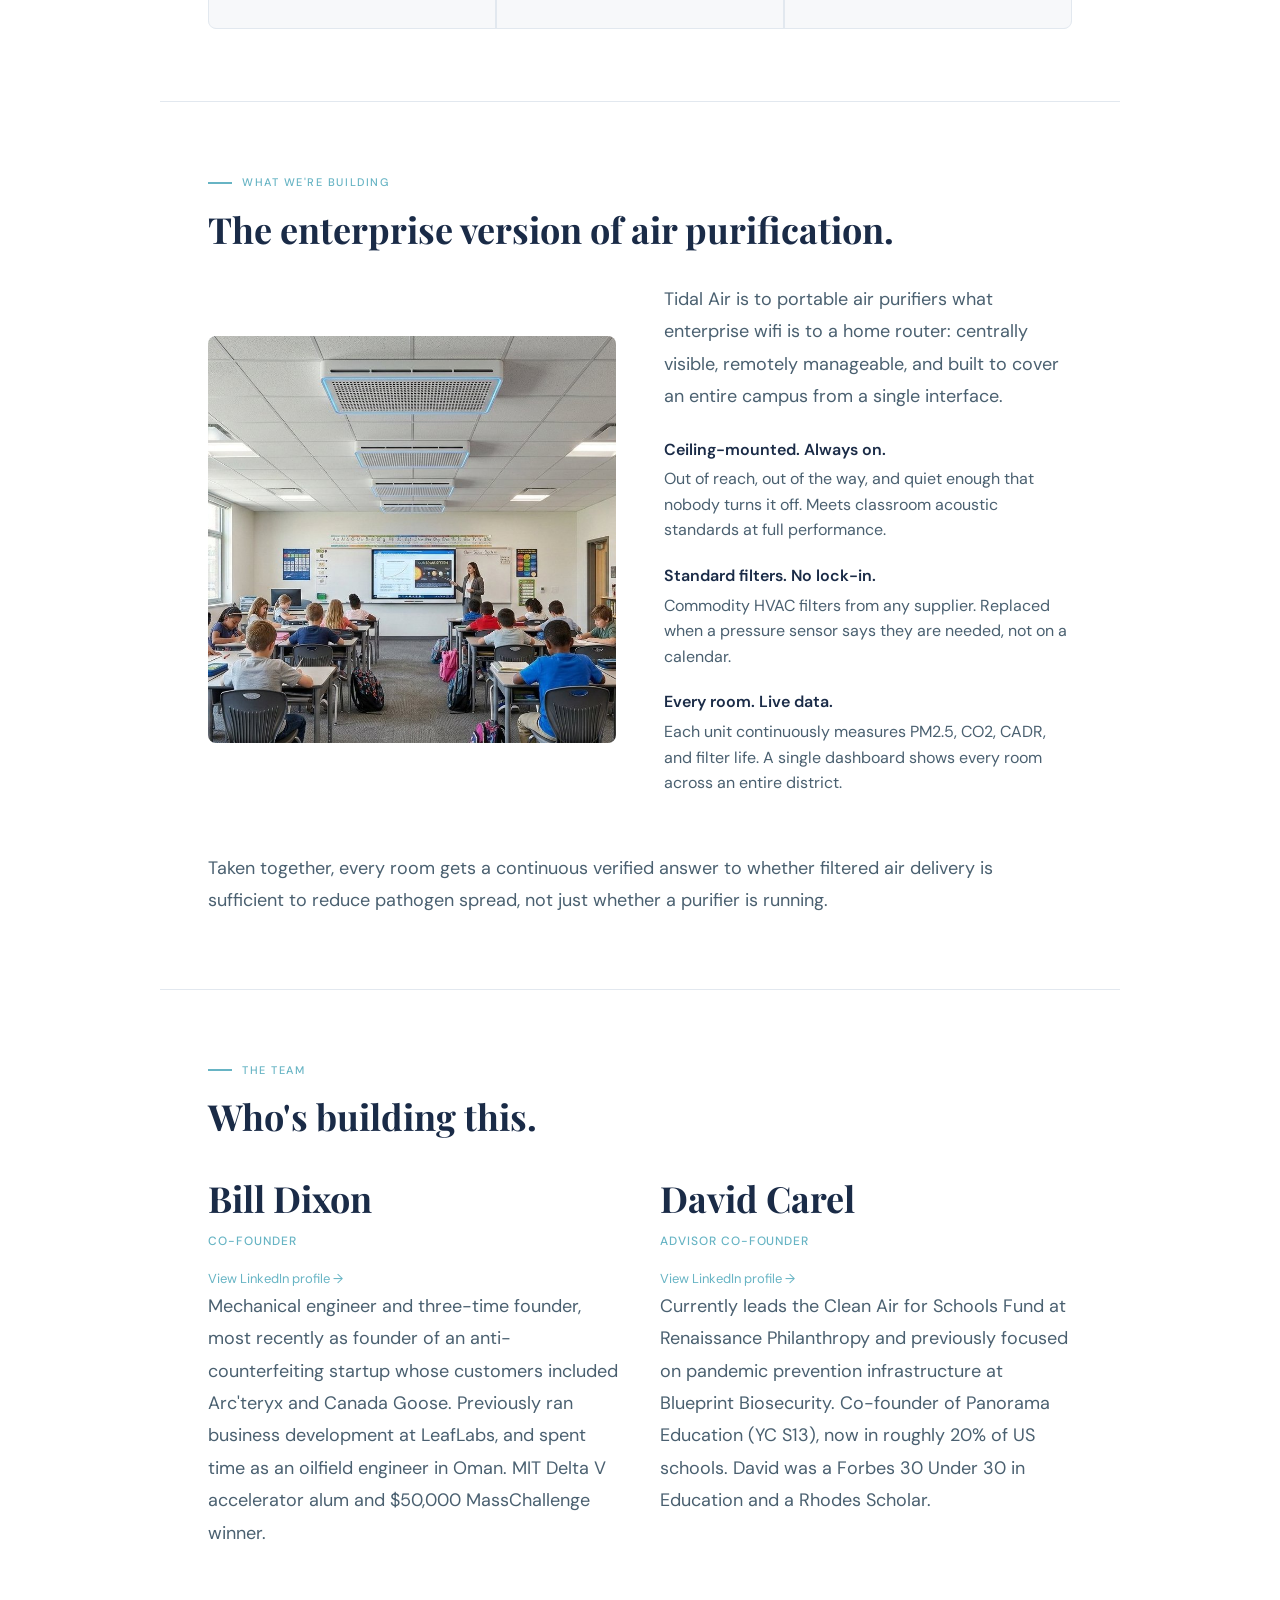
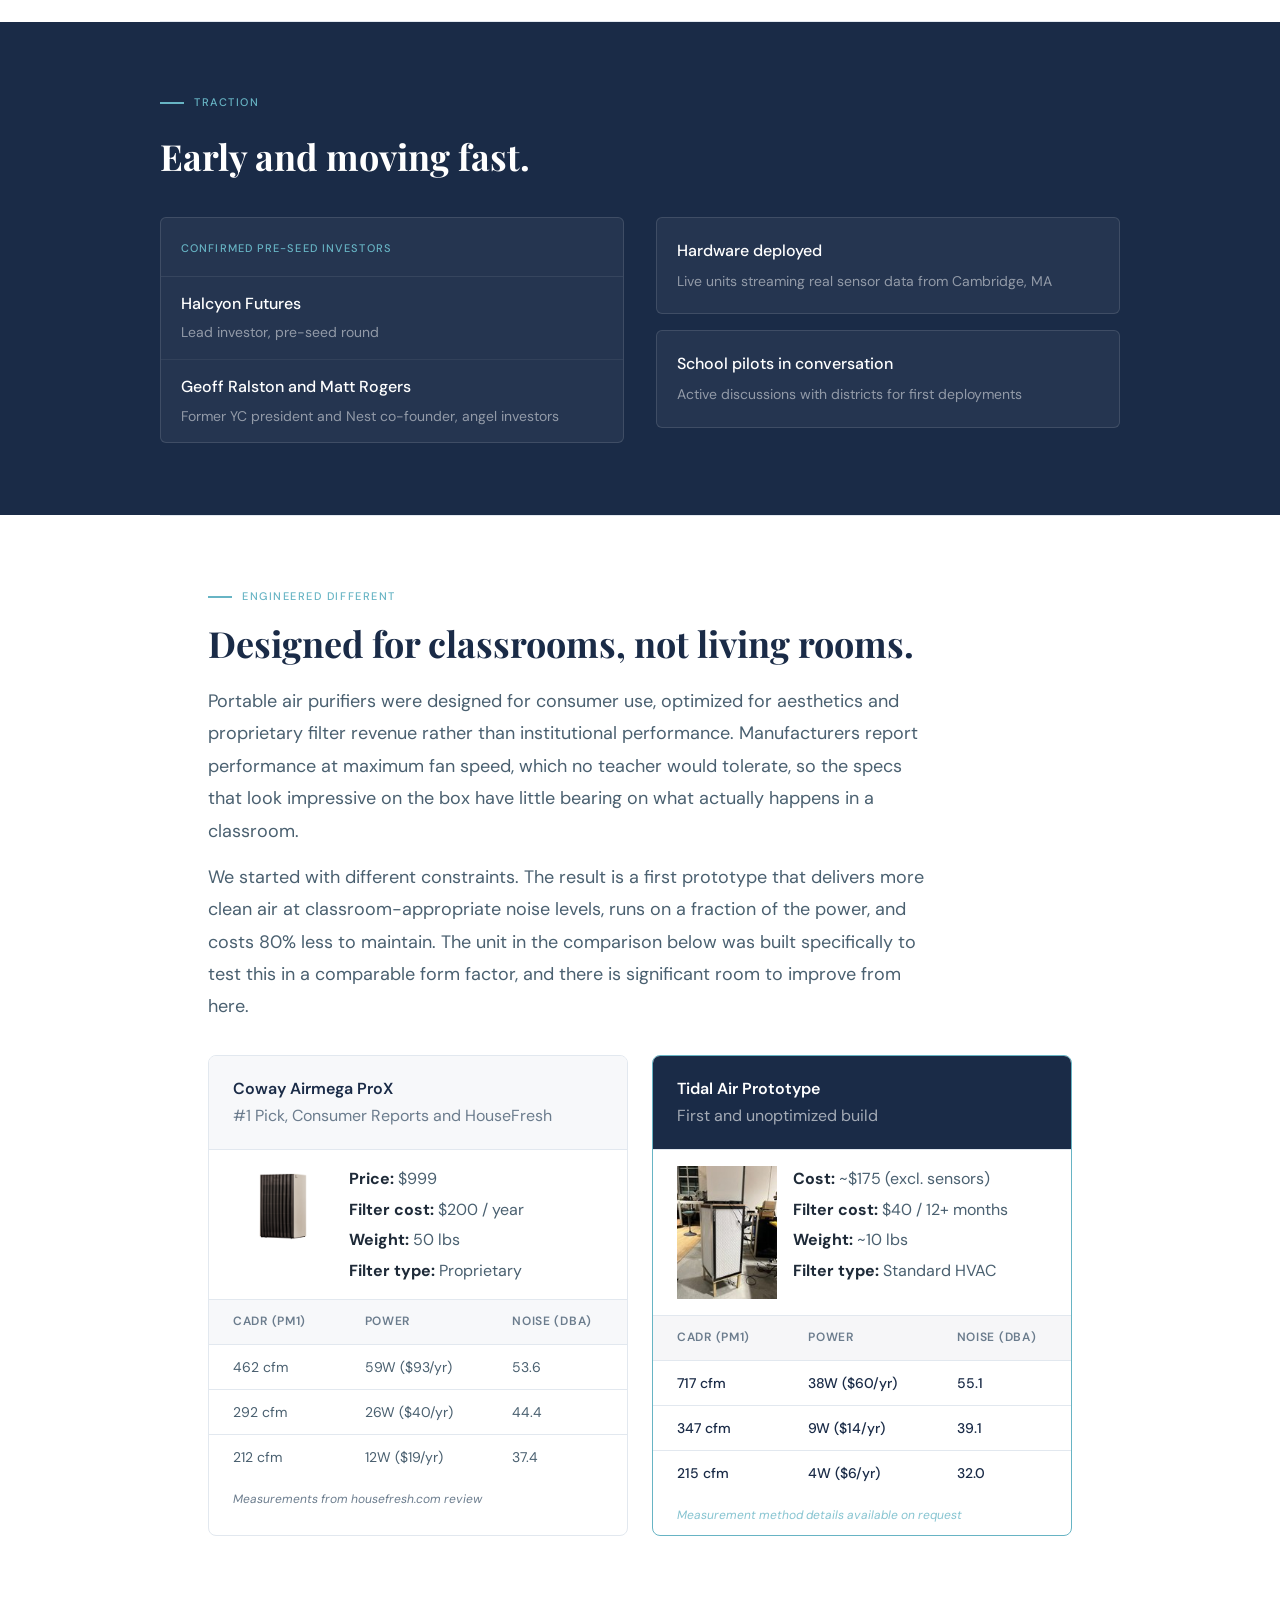
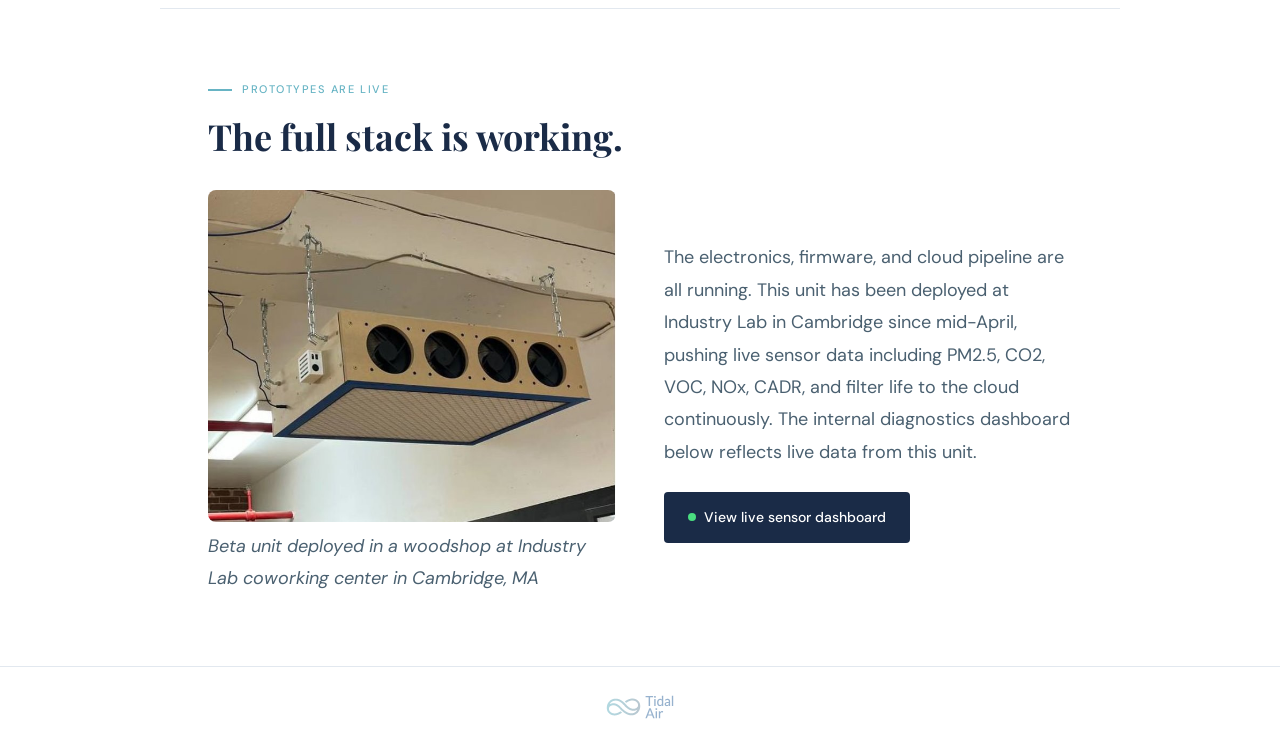
==== commit dafe019a: "swap nav order, replace role page content, remove org chart Co-Authored-By: Claude Sonnet 4.6 <norep" ====
--- a/company.html
+++ b/company.html
@@ -20,8 +20,8 @@
   <a href="index.html" class="nav-logo"><img src="images/logo.svg" alt="Tidal Air"></a>
   <div class="nav-links">
     <a href="index.html">Overview</a>
+    <a href="company.html">The Company</a>
     <a href="role.html">The Role</a>
-    <a href="company.html">The Company</a>
   </div>
   <a href="mailto:bill@tidalairsystems.com" class="nav-btn">Get in touch</a>
 </nav>
--- a/style.css
+++ b/style.css
@@ -28,7 +28,7 @@
 nav {
   position: fixed; top: 0; left: 0; right: 0; z-index: 100;
   padding: 20px 48px; display: flex; align-items: center; justify-content: space-between;
-  background: rgba(255,255,255,0.95); backdrop-filter: blur(8px); border-bottom: 1px solid var(--border);
+  background: rgba(247,248,250,0.98); backdrop-filter: blur(8px); border-bottom: 1px solid var(--border);
 }
 nav img { height: 32px; }
 .nav-logo { line-height: 0; text-decoration: none; }
@@ -175,6 +175,9 @@
 .cta-section h2 { font-family: 'Playfair Display', serif; font-size: clamp(24px, 3.5vw, 36px); color: var(--navy); margin-bottom: 14px; }
 .cta-section p { font-size: 16px; color: var(--slate); margin-bottom: 28px; }
 .cta-email { display: inline-block; padding: 16px 40px; background: var(--navy); color: white; text-decoration: none; border-radius: 4px; font-size: 16px; font-weight: 500; transition: background 0.2s; }
+
+.org-diagram { border: 1px solid var(--border); border-radius: 8px; overflow-x: auto; padding: 24px; margin-top: 32px; background: var(--white); }
+.org-diagram svg { display: block; min-width: 640px; }
 .cta-email:hover { background: var(--blue); }
 
 /* FOOTER */
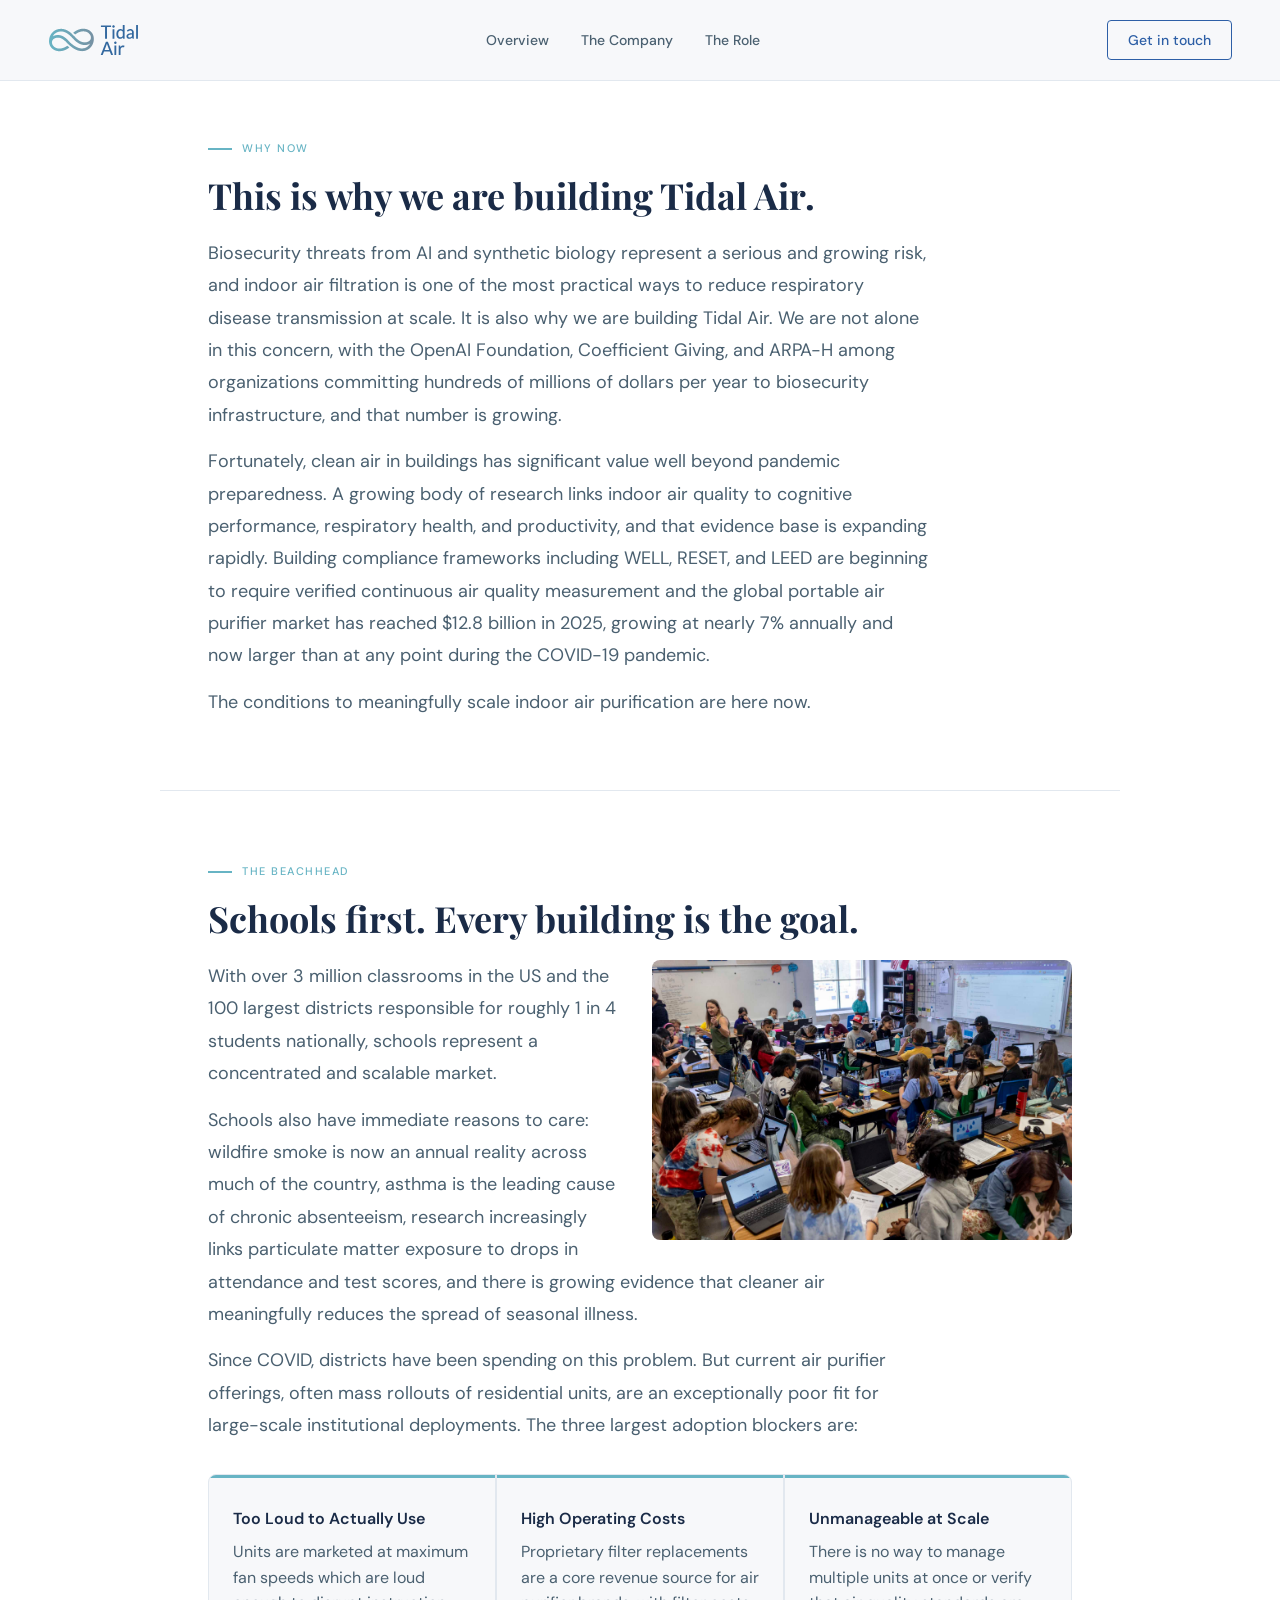
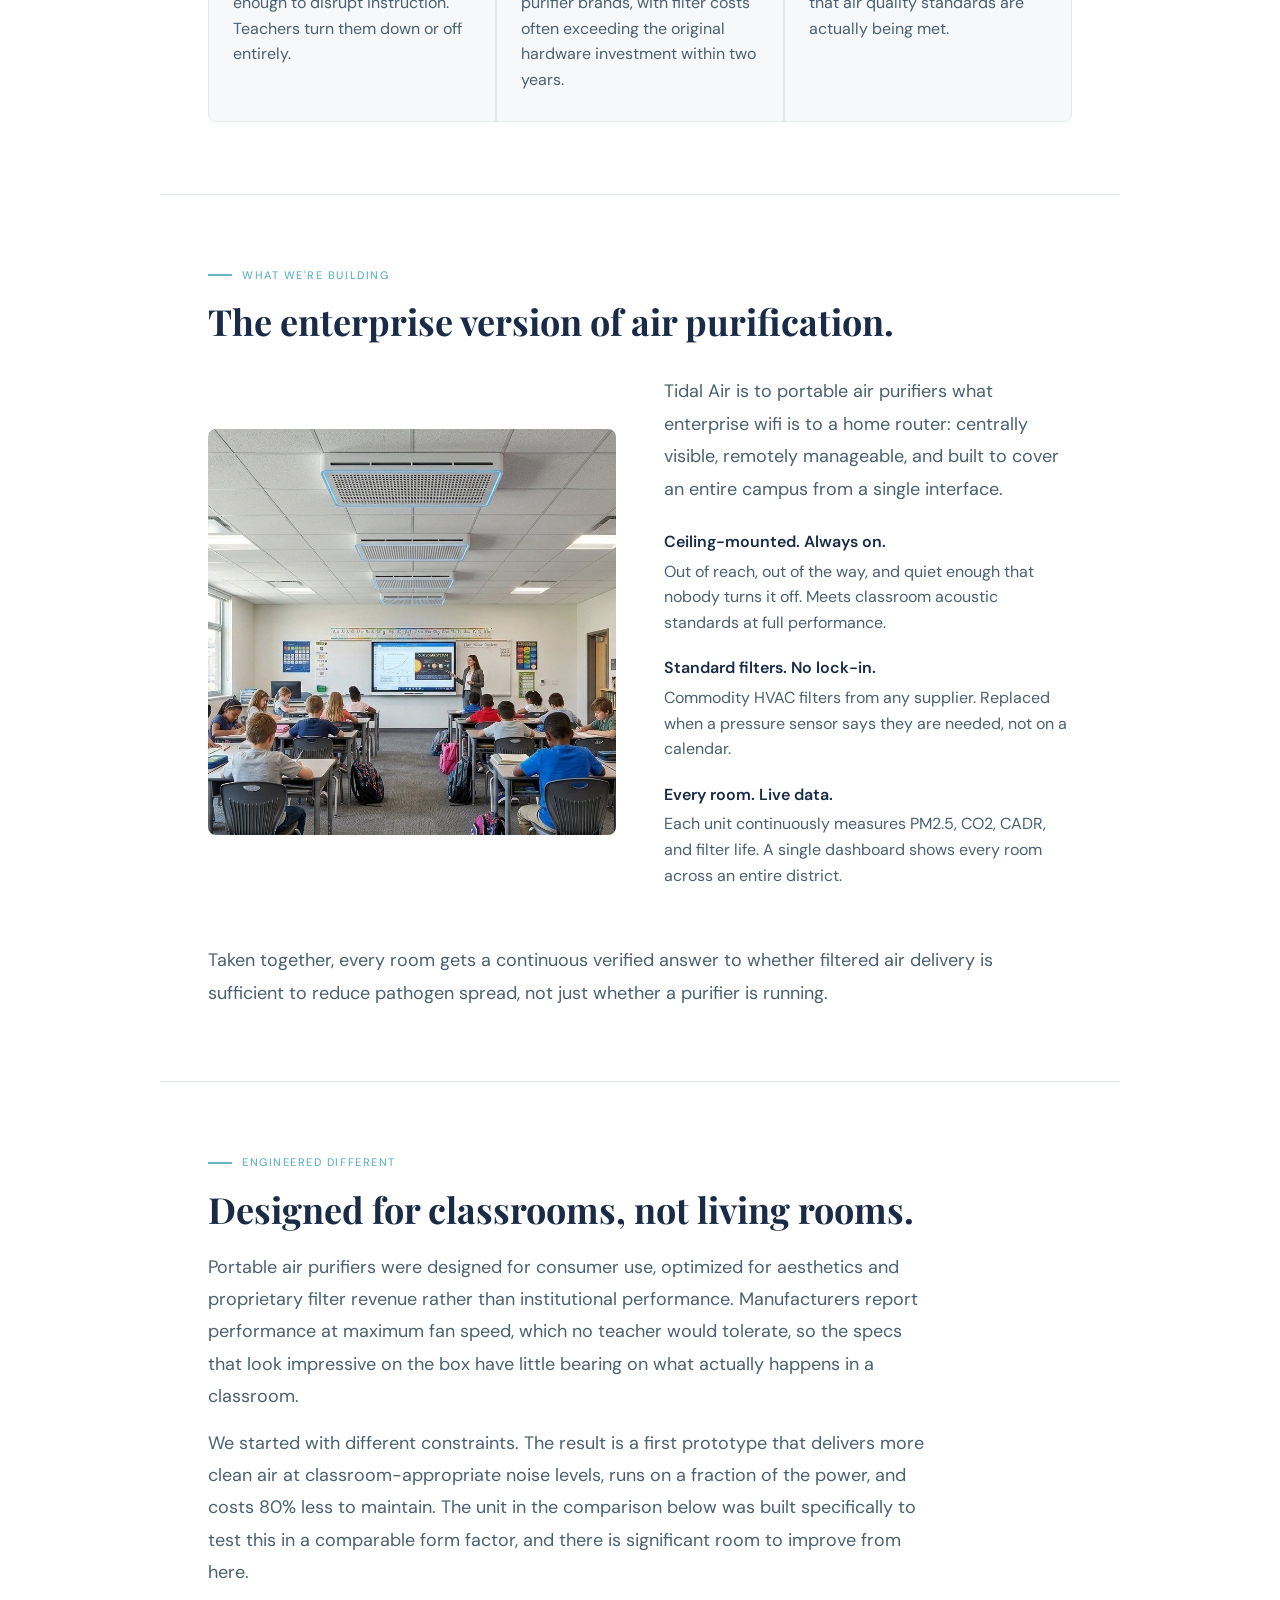
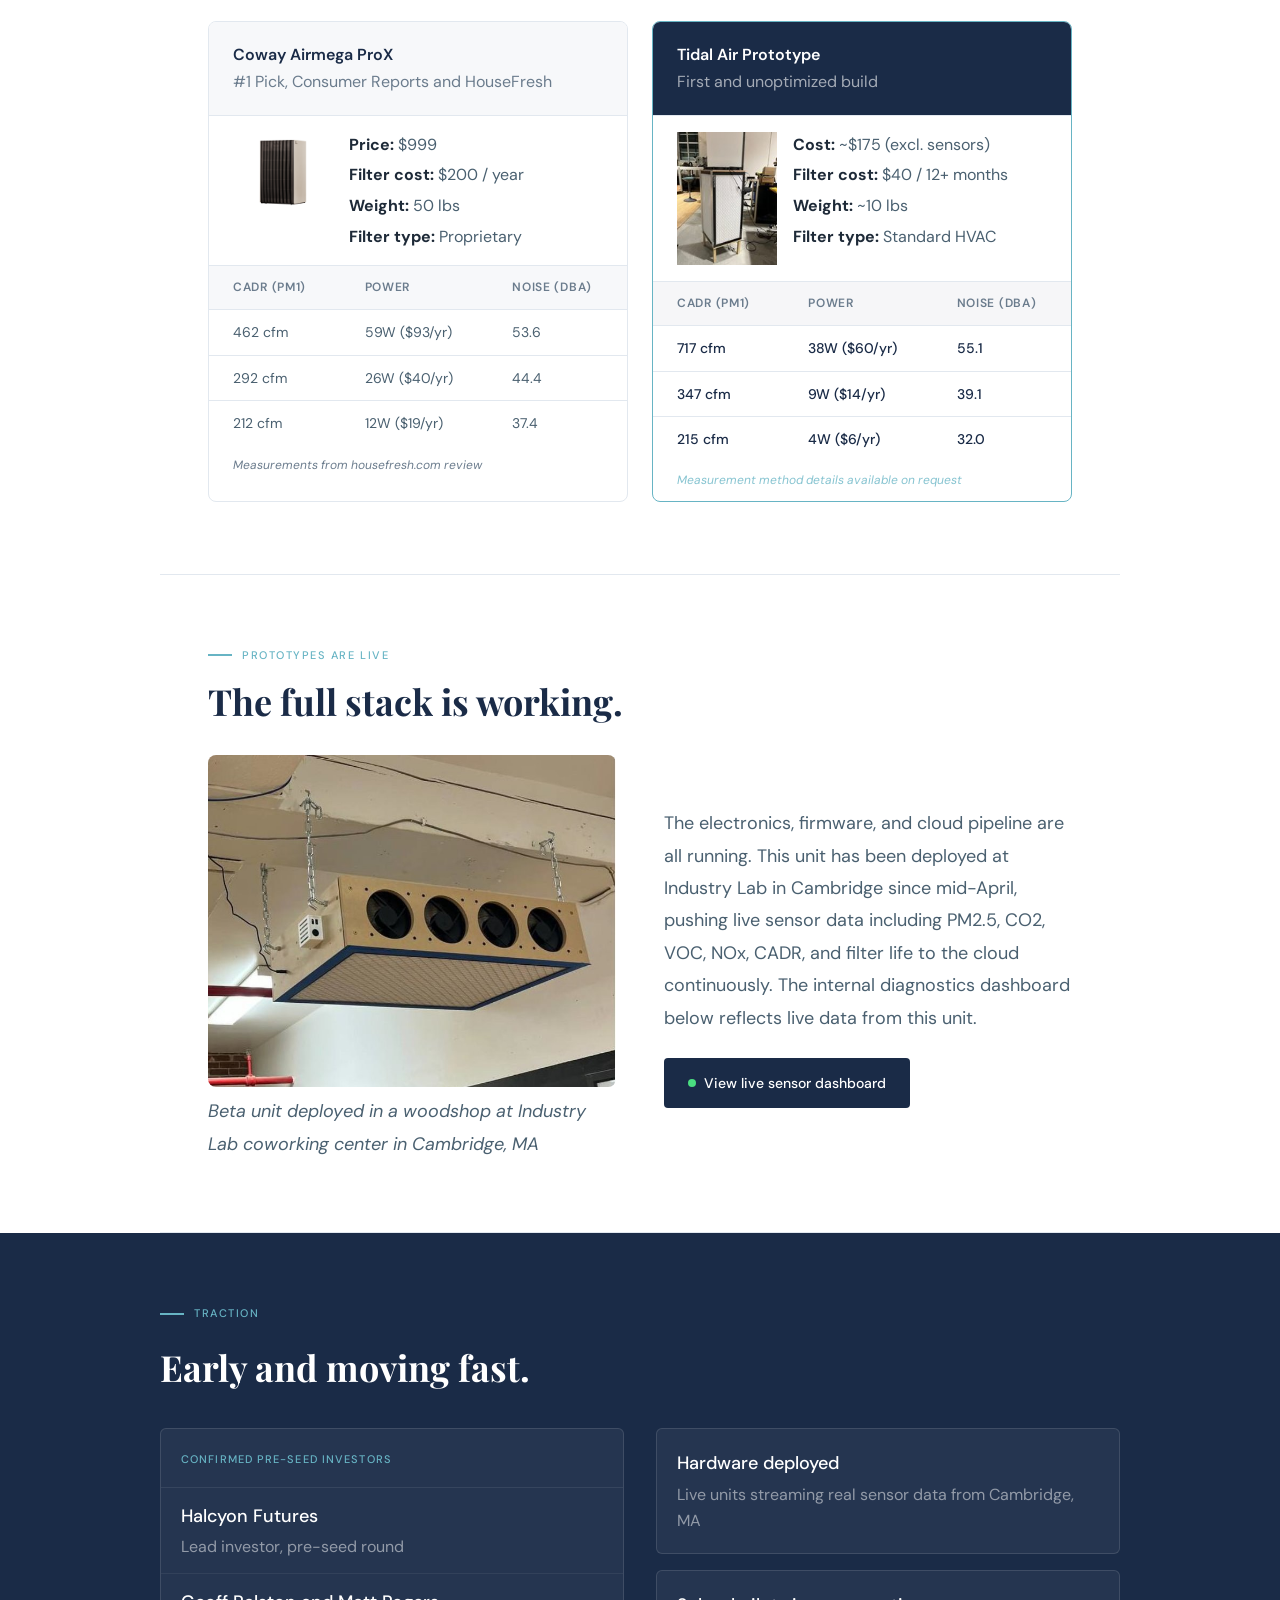
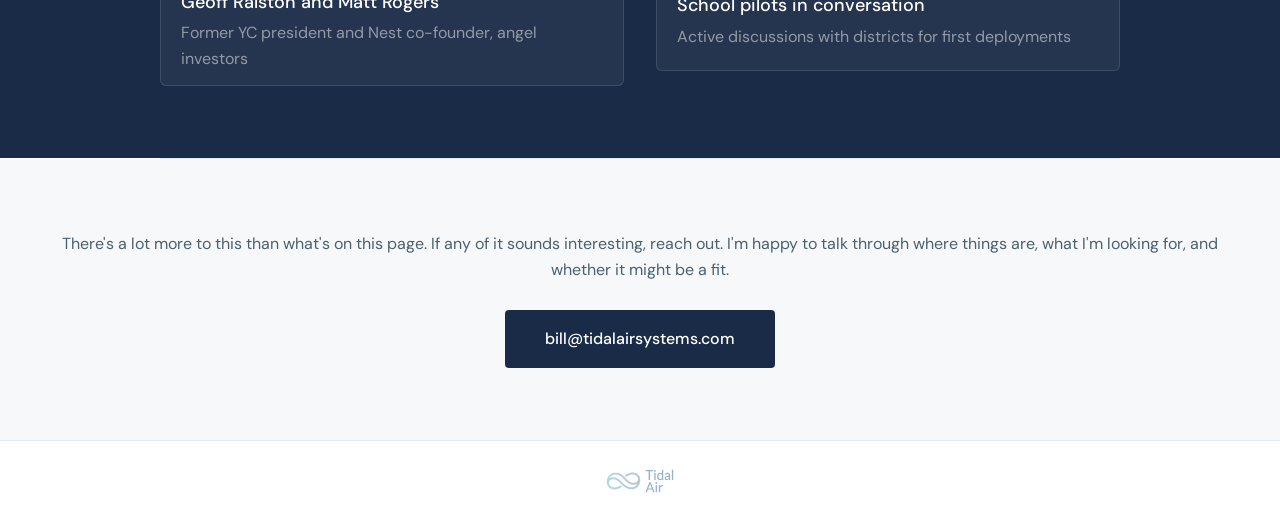
==== commit 926439b3: "Add founder photo, structured hero copy, and eyebrow labels across pages Adds Bill's headshot and a " ====
--- a/company.html
+++ b/company.html
@@ -49,21 +49,23 @@
 <section class="section fade-in">
   <div class="section-label">The beachhead</div>
   <h2>Schools first. Every building is the goal.</h2>
-  <p>With over 3 million classrooms in the US and the 100 largest districts responsible for roughly 1 in 4 students nationally, schools represent a concentrated and scalable market. Schools also have immediate reasons to care: wildfire smoke is now an annual reality across much of the country, asthma is the leading cause of chronic absenteeism, research increasingly links particulate matter exposure to drops in attendance and test scores, and there is growing evidence that cleaner air meaningfully reduces the spread of seasonal illness.</p>
+  <img src="images/CrowdedClass.jpg" alt="Crowded classroom" class="beachhead-img">
+  <p>With over 3 million classrooms in the US and the 100 largest districts responsible for roughly 1 in 4 students nationally, schools represent a concentrated and scalable market.</p>
+  <p>Schools also have immediate reasons to care: wildfire smoke is now an annual reality across much of the country, asthma is the leading cause of chronic absenteeism, research increasingly links particulate matter exposure to drops in attendance and test scores, and there is growing evidence that cleaner air meaningfully reduces the spread of seasonal illness.</p>
   <p>Since COVID, districts have been spending on this problem. But current air purifier offerings, often mass rollouts of residential units, are an exceptionally poor fit for large-scale institutional deployments. The three largest adoption blockers are:</p>
 
   <div class="failed-grid">
     <div class="failed-item">
-      <strong>Too loud to actually use.</strong>
-      <p>These units are marketed at high performance numbers that are only achievable at fan speeds loud enough to disrupt instruction. Teachers turn them down to the point where they deliver a fraction of rated performance, or off entirely.</p>
+      <strong>Too Loud to Actually Use</strong>
+      <p>Units are marketed at maximum fan speeds which are loud enough to disrupt instruction. Teachers turn them down or off entirely.</p>
     </div>
     <div class="failed-item">
-      <strong>Unsustainable operating costs.</strong>
-      <p>Proprietary filter replacements are a core revenue source for air purifier brands, with filter costs exceeding the original hardware investment within two years. Schools simply do not have the budget to keep up with maintenance.</p>
+      <strong>High Operating Costs</strong>
+      <p>Proprietary filter replacements are a core revenue source for air purifier brands, with filter costs often exceeding the original hardware investment within two years.</p>
     </div>
     <div class="failed-item">
-      <strong>Unmanageable at scale.</strong>
-      <p>Current purifiers are individual appliances with no fleet management layer and no analytics. There is no way to manage hundreds of units at scale or verify that air quality standards are actually being met.</p>
+      <strong>Unmanageable at Scale</strong>
+      <p>There is no way to manage multiple units at once or verify that air quality standards are actually being met.</p>
     </div>
   </div>
 </section>
@@ -104,78 +106,6 @@
 <hr class="divider">
 
 <!-- =============================================
-     TEAM
-     - Two cards side by side
-============================================= -->
-<section class="section fade-in">
-  <div class="section-label">The team</div>
-  <h2>Who's building this.</h2>
-  <div class="team-grid" style="display:grid;grid-template-columns:1fr 1fr;gap:40px;margin-top:32px;">
-
-    <div>
-      <a href="https://www.linkedin.com/in/william-dixon-18957a34/" target="_blank" style="text-decoration:none;">
-        <div class="founder-name" style="color:var(--navy);">Bill Dixon</div>
-        <div class="founder-title">Co-Founder</div>
-        <div style="font-size:13px;color:var(--teal);margin-top:4px;">View LinkedIn profile →</div>
-      </a>
-      <p style="font-size:18px;color:var(--slate);line-height:1.8;">Mechanical engineer and three-time founder, most recently as founder of an anti-counterfeiting startup whose customers included Arc'teryx and Canada Goose. Previously ran business development at LeafLabs, and spent time as an oilfield engineer in Oman. MIT Delta V accelerator alum and $50,000 MassChallenge winner.</p>
-    </div>
-
-    <div>
-      <a href="https://www.linkedin.com/in/david-carel-b433251b3/" target="_blank" style="text-decoration:none;">
-        <div class="founder-name" style="color:var(--navy);">David Carel</div>
-        <div class="founder-title">Advisor Co-Founder</div>
-        <div style="font-size:13px;color:var(--teal);margin-top:4px;">View LinkedIn profile →</div>
-      </a>
-      <p style="font-size:18px;color:var(--slate);line-height:1.8;">Currently leads the Clean Air for Schools Fund at Renaissance Philanthropy and previously focused on pandemic prevention infrastructure at Blueprint Biosecurity. Co-founder of Panorama Education (YC S13), now in roughly 20% of US schools. David was a Forbes 30 Under 30 in Education and a Rhodes Scholar.</p>
-    </div>
-
-  </div>
-</section>
-
-<hr class="divider">
-
-<!-- =============================================
-     TRACTION
-     - Left: investor block
-     - Right: three proof points
-============================================= -->
-<div class="dark-section fade-in">
-  <div class="dark-section-inner">
-    <div class="section-label">Traction</div>
-    <h2>Early and moving fast.</h2>
-    <div class="traction-layout">
-
-      <div class="investor-block">
-        <div class="investor-header"><span>Confirmed Pre-Seed Investors</span></div>
-        <div class="investor-row">
-          <strong>Halcyon Futures</strong>
-          <span>Lead investor, pre-seed round</span>
-        </div>
-        <div class="investor-row">
-          <strong>Geoff Ralston and Matt Rogers</strong>
-          <span>Former YC president and Nest co-founder, angel investors</span>
-        </div>
-      </div>
-
-      <div class="proof-items">
-        <div class="proof-item">
-          <strong>Hardware deployed</strong>
-          <span>Live units streaming real sensor data from Cambridge, MA</span>
-        </div>
-        <div class="proof-item">
-          <strong>School pilots in conversation</strong>
-          <span>Active discussions with districts for first deployments</span>
-        </div>
-      </div>
-
-    </div>
-  </div>
-</div>
-
-<hr class="divider">
-
-<!-- =============================================
      HEAD TO HEAD COMPARISON
      - Left card: Coway (competitor)
      - Right card: Tidal Air (ours, navy header)
@@ -207,6 +137,7 @@
           </div>
         </div>
       </div>
+      <div class="comp-table-wrap">
       <table class="comp-table">
         <thead><tr><th>CADR (PM1)</th><th>Power</th><th>Noise (dBA)</th></tr></thead>
         <tbody>
@@ -215,6 +146,7 @@
           <tr><td>212 cfm</td><td>12W ($19/yr)</td><td>37.4</td></tr>
         </tbody>
       </table>
+      </div>
       <div class="comp-note">Measurements from housefresh.com review</div>
     </div>
 
@@ -236,6 +168,7 @@
           </div>
         </div>
       </div>
+      <div class="comp-table-wrap">
       <table class="comp-table">
         <thead><tr><th>CADR (PM1)</th><th>Power</th><th>Noise (dBA)</th></tr></thead>
         <tbody>
@@ -244,6 +177,7 @@
           <tr><td>215 cfm</td><td>4W ($6/yr)</td><td>32.0</td></tr>
         </tbody>
       </table>
+      </div>
       <div class="comp-note" style="color:rgba(103,180,196,0.8);">Measurement method details available on request</div>
     </div>
 
@@ -274,6 +208,53 @@
     </div>
   </div>
 </section>
+
+<hr class="divider">
+
+<!-- =============================================
+     TRACTION
+     - Left: investor block
+     - Right: three proof points
+============================================= -->
+<div class="dark-section fade-in">
+  <div class="dark-section-inner">
+    <div class="section-label">Traction</div>
+    <h2>Early and moving fast.</h2>
+    <div class="traction-layout">
+
+      <div class="investor-block">
+        <div class="investor-header"><span>Confirmed Pre-Seed Investors</span></div>
+        <div class="investor-row">
+          <strong style="font-size:18px;">Halcyon Futures</strong>
+          <span style="font-size:16px;">Lead investor, pre-seed round</span>
+        </div>
+        <div class="investor-row">
+          <strong style="font-size:18px;">Geoff Ralston and Matt Rogers</strong>
+          <span style="font-size:16px;">Former YC president and Nest co-founder, angel investors</span>
+        </div>
+      </div>
+
+      <div class="proof-items">
+        <div class="proof-item">
+          <strong style="font-size:18px;">Hardware deployed</strong>
+          <span style="font-size:16px;">Live units streaming real sensor data from Cambridge, MA</span>
+        </div>
+        <div class="proof-item">
+          <strong style="font-size:18px;">School pilots in conversation</strong>
+          <span style="font-size:16px;">Active discussions with districts for first deployments</span>
+        </div>
+      </div>
+
+    </div>
+  </div>
+</div>
+
+<hr class="divider">
+
+<div class="cta-section fade-in">
+  <p>There's a lot more to this than what's on this page. If any of it sounds interesting, reach out. I'm happy to talk through where things are, what I'm looking for, and whether it might be a fit.</p>
+  <a href="mailto:bill@tidalairsystems.com" class="cta-email">bill@tidalairsystems.com</a>
+</div>
 
 <footer>
   <img src="images/logo.svg" alt="Tidal Air">
--- a/style.css
+++ b/style.css
@@ -80,9 +80,12 @@
 /* Extra top padding for first section below fixed nav on non-hero pages */
 .page-top { padding-top: 140px; }
 
+/* BEACHHEAD */
+.beachhead-img { float: right; max-height: 280px; width: auto; margin-left: 32px; margin-bottom: 16px; border-radius: 8px; }
+
 /* BEACHHEAD - FAILED SOLUTIONS GRID */
 .failed-grid {
-  display: grid; grid-template-columns: repeat(3, 1fr); gap: 2px; margin-top: 32px;
+  display: grid; grid-template-columns: repeat(3, 1fr); gap: 2px; margin-top: 32px; clear: both;
   background: var(--border); border: 1px solid var(--border); border-radius: 8px; overflow: hidden;
 }
 .failed-item { background: var(--off-white); padding: 28px 24px; border-top: 3px solid var(--teal); }
@@ -113,6 +116,7 @@
 .comp-spec-list { display: flex; flex-direction: column; gap: 5px; }
 .comp-spec { font-size: 16px; color: var(--slate); }
 .comp-spec strong { color: var(--text); }
+.comp-table-wrap { overflow-x: auto; }
 table.comp-table { width: 100%; border-collapse: collapse; }
 table.comp-table th { font-size: 12px; font-weight: 600; color: var(--light-text); text-transform: uppercase; letter-spacing: 0.06em; padding: 12px 24px; text-align: left; background: var(--off-white); border-bottom: 1px solid var(--border); }
 table.comp-table td { font-size: 14px; color: var(--slate); padding: 11px 24px; border-bottom: 1px solid var(--border); }
@@ -155,20 +159,14 @@
 .proof-item span { font-size: 14px; color: rgba(255,255,255,0.5); line-height: 1.5; }
 
 /* ROLE / FOUNDER SECTION */
-.founder-grid { display: grid; grid-template-columns: 200px 1fr; gap: 48px; align-items: start; margin-top: 32px; }
-.founder-photo-placeholder {
-  width: 200px; height: 200px; border-radius: 8px; background: var(--off-white);
-  border: 1px solid var(--border); display: flex; align-items: center; justify-content: center; flex-direction: column; gap: 8px;
-}
-/* TO ADD BILL'S PHOTO: replace .founder-photo-placeholder div with:
-   <img src="images/bill-dixon.jpg" alt="Bill Dixon" style="width:200px;height:200px;border-radius:8px;object-fit:cover;">
-*/
-.founder-photo-placeholder svg { width: 48px; height: 48px; color: var(--light-text); }
-.founder-photo-placeholder span { font-size: 12px; color: var(--light-text); }
-.founder-name { font-family: 'Playfair Display', serif; font-size: clamp(24px, 3.5vw, 36px); font-weight: 700; color: var(--navy); margin-bottom: 4px; }
+.founder-grid { display: grid; grid-template-columns: 140px 1fr; gap: 48px; align-items: start; margin-top: 32px; }
+.founder-photo { width: 140px; height: 140px; border-radius: 8px; object-fit: cover; }
+.founder-name { font-family: 'Playfair Display', serif; font-size: clamp(24px, 3.5vw, 36px); font-weight: 700; color: var(--navy); line-height: 1; margin-bottom: 4px; }
 .founder-title { font-size: 12px; color: var(--teal); font-weight: 500; letter-spacing: 0.08em; text-transform: uppercase; margin-bottom: 18px; }
+.founder-title a { color: inherit; text-decoration: underline; }
 .founder-body p { font-size: 18px; color: var(--slate); line-height: 1.8; }
 .founder-body p + p { margin-top: 14px; }
+.founder-grid + p { margin-top: 32px; }
 
 /* CTA */
 .cta-section { background: var(--off-white); padding: 72px 48px; text-align: center; }
@@ -186,21 +184,32 @@
 
 /* RESPONSIVE */
 @media (max-width: 700px) {
-  nav { padding: 16px 20px; }
-  .nav-links a { padding: 6px 8px; font-size: 12px; }
-  .nav-btn { padding: 6px 12px; font-size: 12px; }
-  .hero { padding: 100px 20px 60px; }
-  .section { padding: 56px 20px; }
-  .page-top { padding-top: 100px; }
-  .dark-section { padding: 56px 20px; }
-  .failed-grid { grid-template-columns: 1fr; }
-  .vision-grid { grid-template-columns: 1fr; }
-  .comparison-cards { grid-template-columns: 1fr; }
-  .prototype-grid { grid-template-columns: 1fr; }
-  .traction-layout { grid-template-columns: 1fr; }
+  nav { padding: 14px 20px; flex-wrap: wrap; row-gap: 10px; }
+  .nav-links { order: 3; flex-basis: 100%; justify-content: center; flex-wrap: wrap; gap: 2px; }
+  .nav-links a { padding: 6px 10px; font-size: 13px; }
+  .nav-btn { padding: 7px 14px; font-size: 13px; }
+  .hero { padding: 130px 20px 60px; }
+  .section { padding: 48px 20px; }
+  .page-top { padding-top: 130px; }
+  .dark-section { padding: 48px 20px; }
+  .failed-grid { grid-template-columns: 1fr; gap: 1px; }
+  .failed-item { padding: 22px 20px; }
+  .vision-grid { grid-template-columns: 1fr; gap: 28px; }
+  .vision-points { gap: 16px; }
+  .beachhead-img { float: none; width: 100%; max-height: none; margin: 0 0 20px 0; }
+  .comparison-cards { grid-template-columns: 1fr; gap: 20px; }
+  .comp-header { padding: 16px 18px; }
+  .comp-specs { padding: 14px 18px; }
+  table.comp-table th, table.comp-table td { padding: 10px 16px; }
+  .comp-note { padding: 10px 16px; }
+  .prototype-grid { grid-template-columns: 1fr; gap: 28px; }
+  .traction-layout { grid-template-columns: 1fr; gap: 20px; }
+  .investor-row { padding: 12px 16px; }
+  .investor-header { padding: 14px 16px; }
+  .proof-item { padding: 16px; }
   .founder-grid { grid-template-columns: 1fr; }
   .team-grid { grid-template-columns: 1fr !important; }
-  .cta-section { padding: 56px 20px; }
+  .cta-section { padding: 48px 20px; }
   footer { padding: 24px 20px; }
   .hero-ctas { flex-direction: column; }
 }
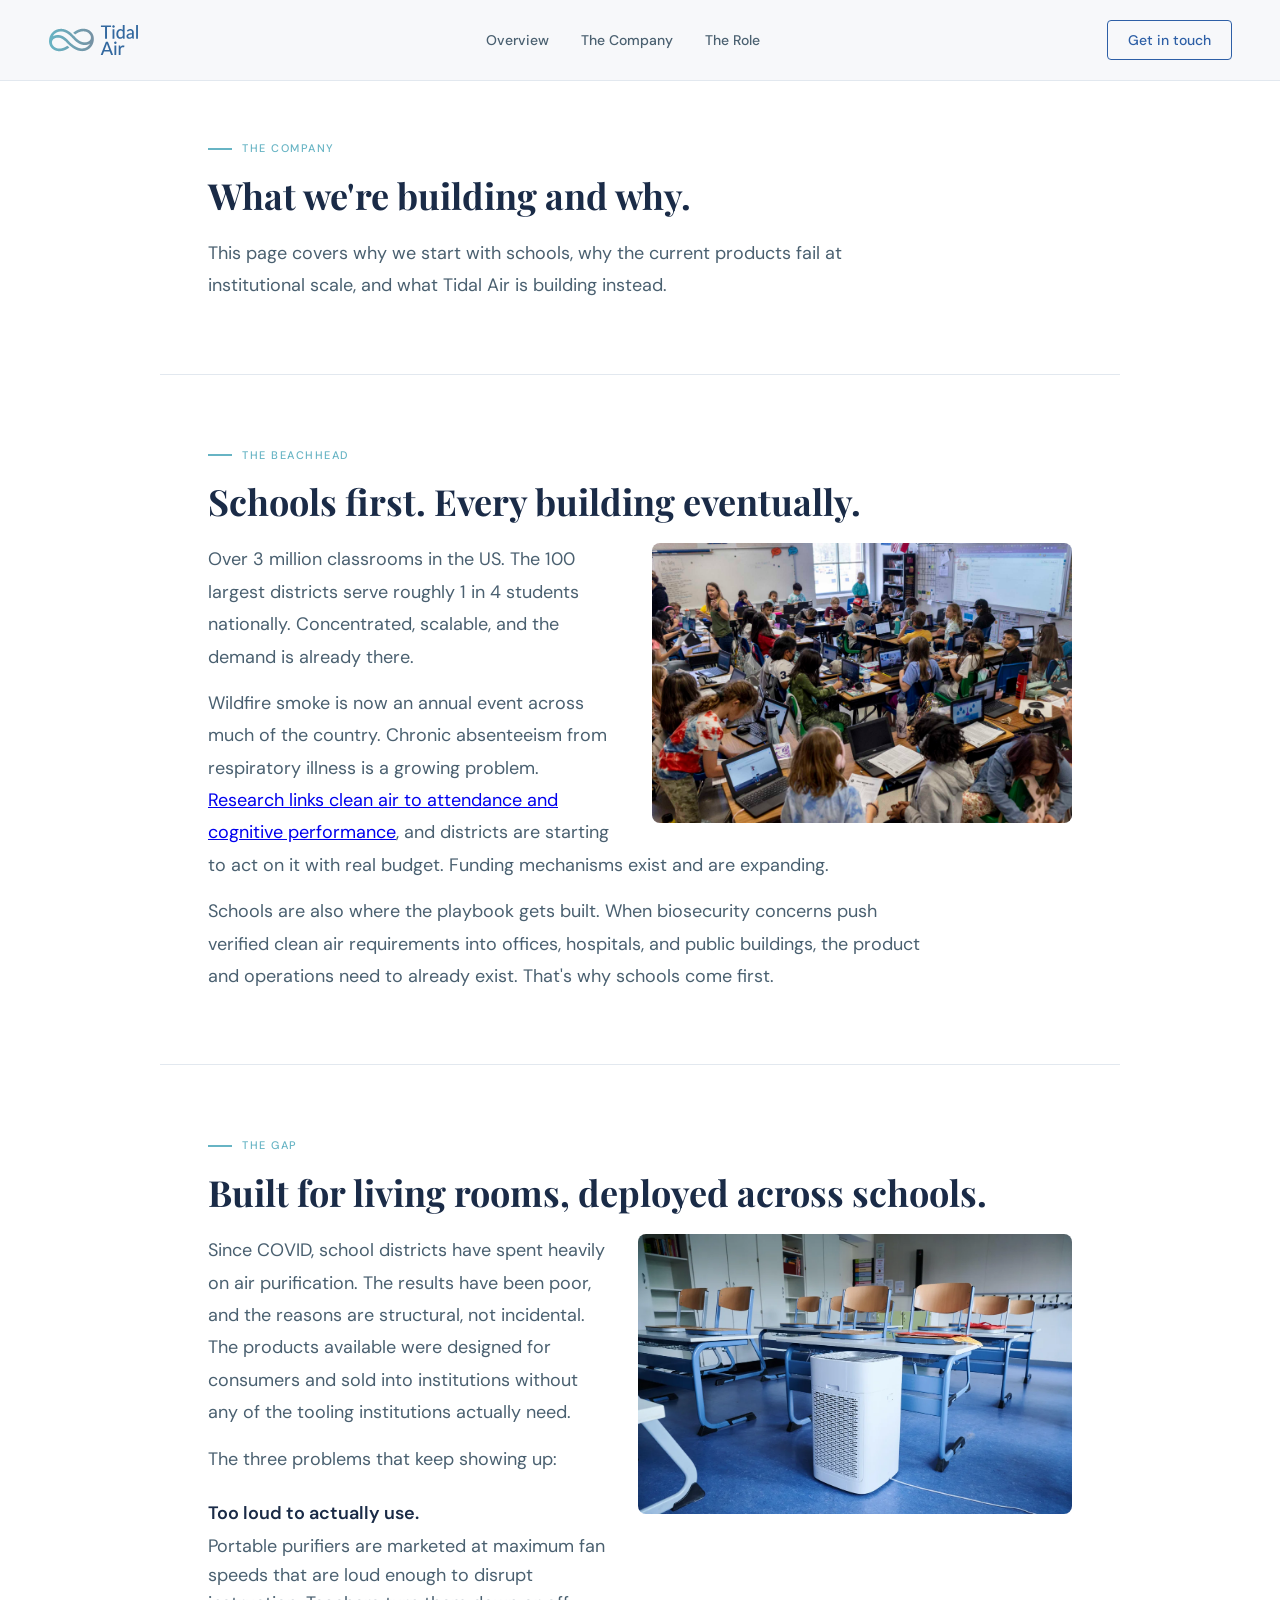
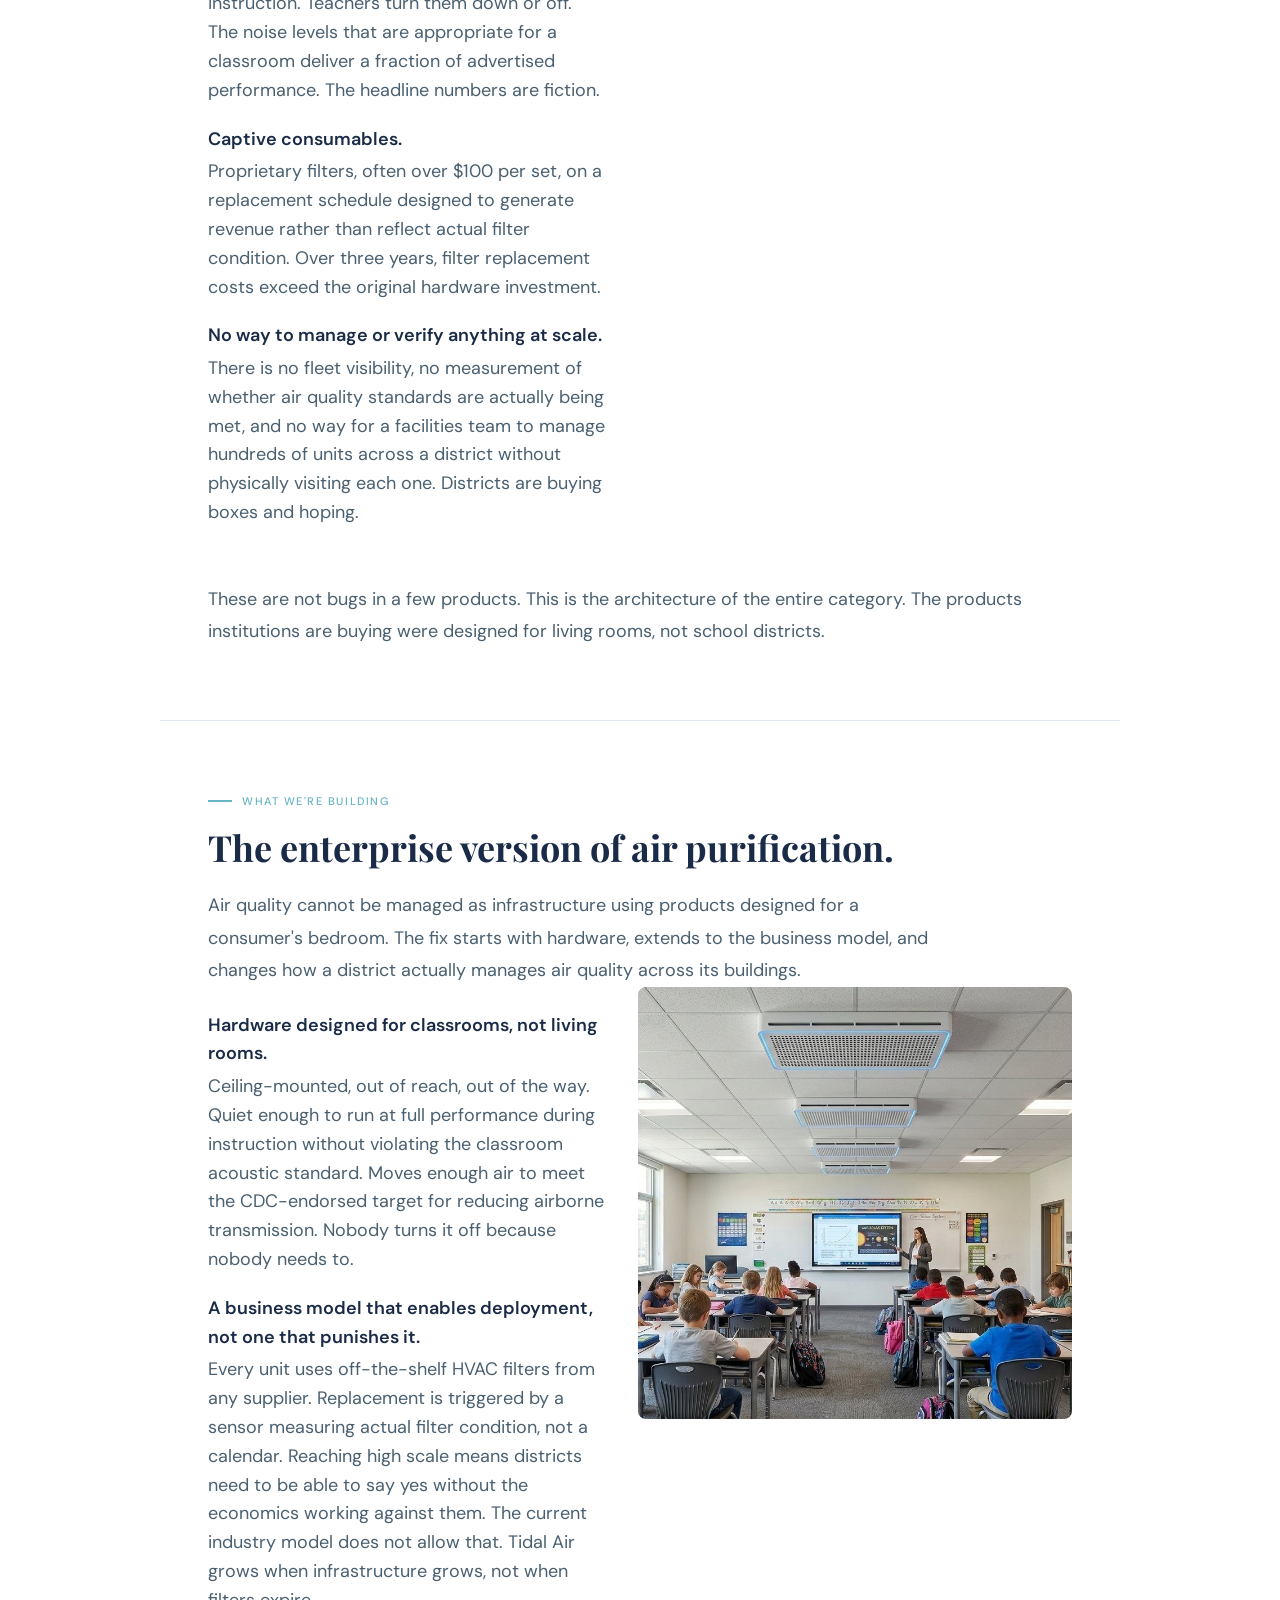
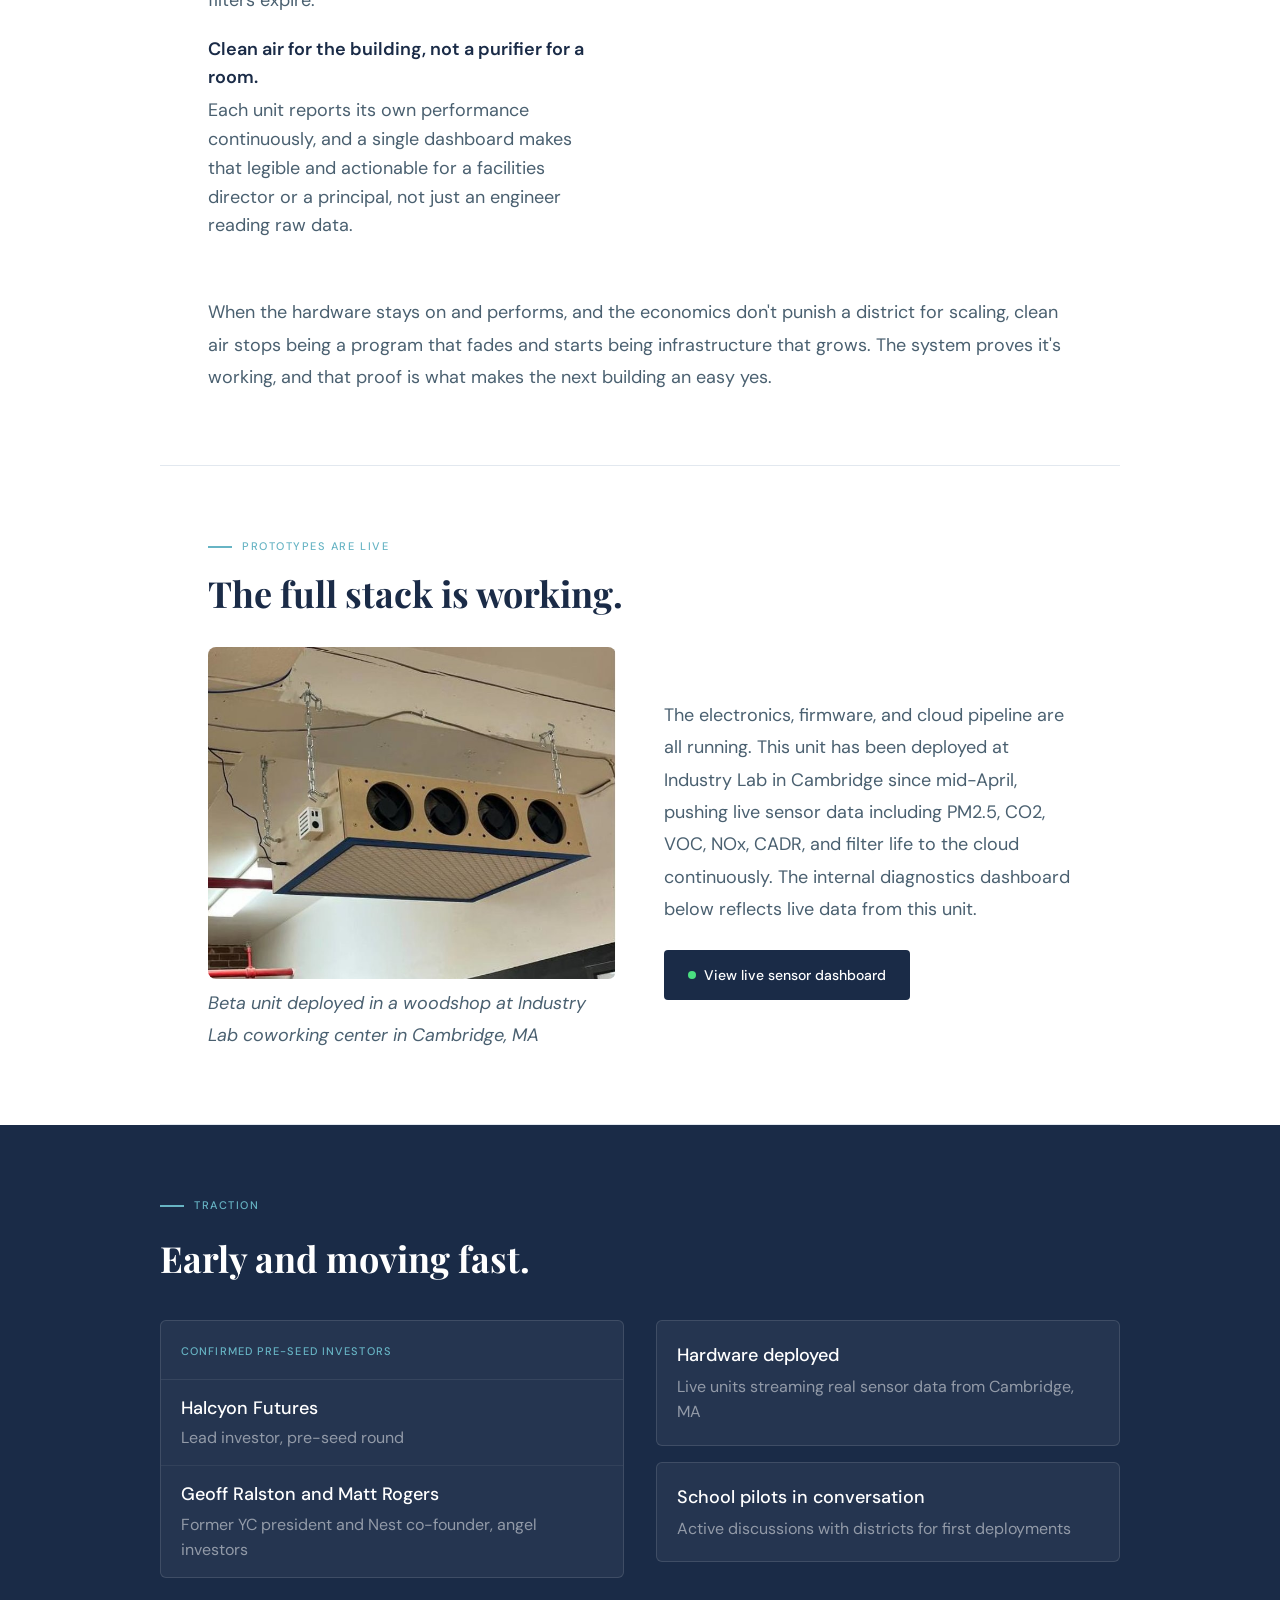
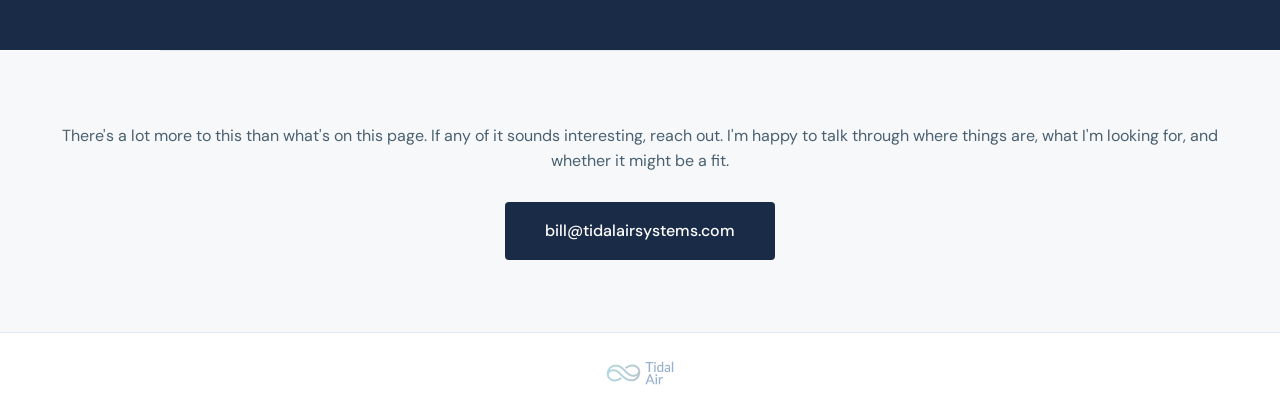
==== commit 156965a1: "section revamp on copmany" ====
--- a/company.html
+++ b/company.html
@@ -13,6 +13,13 @@
 <link rel="preconnect" href="https://fonts.gstatic.com" crossorigin>
 <link href="https://fonts.googleapis.com/css2?family=Playfair+Display:wght@400;700;900&family=DM+Sans:wght@300;400;500&display=swap" rel="stylesheet">
 <link rel="stylesheet" href="style.css">
+<script async data-id="101507813" src="//static.getclicky.com/js"></script>
+<style>
+  #building-img { width: 434px; max-height: none; }
+  @media (max-width: 700px) {
+    #building-img { width: 100%; }
+  }
+</style>
 </head>
 <body>
 
@@ -27,17 +34,13 @@
 </nav>
 
 <!-- =============================================
-     WHY NOW
-     - Market size, research shift, biosecurity
+     OPENER
+     - Framing for the company page
 ============================================= -->
 <section class="section page-top fade-in">
-  <div class="section-label">Why now</div>
-  <h2>This is why we are building Tidal Air.</h2>
-  <p>Biosecurity threats from AI and synthetic biology represent a serious and growing risk, and indoor air filtration is one of the most practical ways to reduce respiratory disease transmission at scale. It is also why we are building Tidal Air. We are not alone in this concern, with the OpenAI Foundation, Coefficient Giving, and ARPA-H among organizations committing hundreds of millions of dollars per year to biosecurity infrastructure, and that number is growing.</p>
-
-  <p>Fortunately, clean air in buildings has significant value well beyond pandemic preparedness. A growing body of research links indoor air quality to cognitive performance, respiratory health, and productivity, and that evidence base is expanding rapidly. Building compliance frameworks including WELL, RESET, and LEED are beginning to require verified continuous air quality measurement and the global portable air purifier market has reached $12.8 billion in 2025, growing at nearly 7% annually and now larger than at any point during the COVID-19 pandemic.</p>
-
-  <p>The conditions to meaningfully scale indoor air purification are here now.</p>
+  <div class="section-label">The company</div>
+  <h2>What we're building and why.</h2>
+  <p>This page covers why we start with schools, why the current products fail at institutional scale, and what Tidal Air is building instead.</p>
 </section>
 
 <hr class="divider">
@@ -48,26 +51,42 @@
 ============================================= -->
 <section class="section fade-in">
   <div class="section-label">The beachhead</div>
-  <h2>Schools first. Every building is the goal.</h2>
+  <h2>Schools first. Every building eventually.</h2>
   <img src="images/CrowdedClass.jpg" alt="Crowded classroom" class="beachhead-img">
-  <p>With over 3 million classrooms in the US and the 100 largest districts responsible for roughly 1 in 4 students nationally, schools represent a concentrated and scalable market.</p>
-  <p>Schools also have immediate reasons to care: wildfire smoke is now an annual reality across much of the country, asthma is the leading cause of chronic absenteeism, research increasingly links particulate matter exposure to drops in attendance and test scores, and there is growing evidence that cleaner air meaningfully reduces the spread of seasonal illness.</p>
-  <p>Since COVID, districts have been spending on this problem. But current air purifier offerings, often mass rollouts of residential units, are an exceptionally poor fit for large-scale institutional deployments. The three largest adoption blockers are:</p>
-
-  <div class="failed-grid">
-    <div class="failed-item">
-      <strong>Too Loud to Actually Use</strong>
-      <p>Units are marketed at maximum fan speeds which are loud enough to disrupt instruction. Teachers turn them down or off entirely.</p>
-    </div>
-    <div class="failed-item">
-      <strong>High Operating Costs</strong>
-      <p>Proprietary filter replacements are a core revenue source for air purifier brands, with filter costs often exceeding the original hardware investment within two years.</p>
-    </div>
-    <div class="failed-item">
-      <strong>Unmanageable at Scale</strong>
-      <p>There is no way to manage multiple units at once or verify that air quality standards are actually being met.</p>
-    </div>
-  </div>
+  <p>Over 3 million classrooms in the US. The 100 largest districts serve roughly 1 in 4 students nationally. Concentrated, scalable, and the demand is already there.</p>
+  <p>Wildfire smoke is now an annual event across much of the country. Chronic absenteeism from respiratory illness is a growing problem. <a href="https://cleanschoolair.org/case-for-clean-air">Research links clean air to attendance and cognitive performance</a>, and districts are starting to act on it with real budget. Funding mechanisms exist and are expanding.</p>
+  <p>Schools are also where the playbook gets built. When biosecurity concerns push verified clean air requirements into offices, hospitals, and public buildings, the product and operations need to already exist. That's why schools come first.</p>
+</section>
+
+<hr class="divider">
+
+<!-- =============================================
+     THE GAP
+     - Why the existing category is broken
+============================================= -->
+<section class="section fade-in">
+  <div class="section-label">The gap</div>
+  <h2>Built for living rooms, deployed across schools.</h2>
+  <img src="images/ClassroomPurifier.webp" alt="Portable air purifier in a classroom" class="beachhead-img">
+  <p>Since COVID, school districts have spent heavily on air purification. The results have been poor, and the reasons are structural, not incidental. The products available were designed for consumers and sold into institutions without any of the tooling institutions actually need.</p>
+  <p>The three problems that keep showing up:</p>
+
+  <div class="vision-points">
+    <div class="vision-point">
+      <strong style="font-size:18px;">Too loud to actually use.</strong>
+      <p style="font-size:18px;">Portable purifiers are marketed at maximum fan speeds that are loud enough to disrupt instruction. Teachers turn them down or off. The noise levels that are appropriate for a classroom deliver a fraction of advertised performance. The headline numbers are fiction.</p>
+    </div>
+    <div class="vision-point">
+      <strong style="font-size:18px;">Captive consumables.</strong>
+      <p style="font-size:18px;">Proprietary filters, often over $100 per set, on a replacement schedule designed to generate revenue rather than reflect actual filter condition. Over three years, filter replacement costs exceed the original hardware investment.</p>
+    </div>
+    <div class="vision-point">
+      <strong style="font-size:18px;">No way to manage or verify anything at scale.</strong>
+      <p style="font-size:18px;">There is no fleet visibility, no measurement of whether air quality standards are actually being met, and no way for a facilities team to manage hundreds of units across a district without physically visiting each one. Districts are buying boxes and hoping.</p>
+    </div>
+  </div>
+
+  <p style="margin-top:32px;padding-top:24px;font-size:18px;color:var(--slate);line-height:1.8;max-width:none;">These are not bugs in a few products. This is the architecture of the entire category. The products institutions are buying were designed for living rooms, not school districts.</p>
 </section>
 
 <hr class="divider">
@@ -80,108 +99,23 @@
 <section class="section fade-in">
   <div class="section-label">What we're building</div>
   <h2>The enterprise version of air purification.</h2>
-  <div class="vision-grid">
-    <img src="images/rendering-classroom.jpg" alt="Tidal Air ceiling unit in classroom">
-    <div>
-      <p>Tidal Air is to portable air purifiers what enterprise wifi is to a home router: centrally visible, remotely manageable, and built to cover an entire campus from a single interface.</p>
-      <div class="vision-points">
-        <div class="vision-point">
-          <strong>Ceiling-mounted. Always on.</strong>
-          <p>Out of reach, out of the way, and quiet enough that nobody turns it off. Meets classroom acoustic standards at full performance.</p>
-        </div>
-        <div class="vision-point">
-          <strong>Standard filters. No lock-in.</strong>
-          <p>Commodity HVAC filters from any supplier. Replaced when a pressure sensor says they are needed, not on a calendar.</p>
-        </div>
-        <div class="vision-point">
-          <strong>Every room. Live data.</strong>
-          <p>Each unit continuously measures PM2.5, CO2, CADR, and filter life. A single dashboard shows every room across an entire district.</p>
-        </div>
-      </div>
-    </div>
-  </div>
-  <p style="margin-top:32px;padding-top:24px;font-size:18px;color:var(--slate);line-height:1.8;max-width:none;">Taken together, every room gets a continuous verified answer to whether filtered air delivery is sufficient to reduce pathogen spread, not just whether a purifier is running.</p>
-</section>
-
-<hr class="divider">
-
-<!-- =============================================
-     HEAD TO HEAD COMPARISON
-     - Left card: Coway (competitor)
-     - Right card: Tidal Air (ours, navy header)
-     - Images: images/coway-airmega-prox.png, images/tidal-prototype-unit.jpg
-============================================= -->
-<section class="section fade-in">
-  <div class="section-label">Engineered Different</div>
-  <h2>Designed for classrooms, not living rooms.</h2>
-  <p>Portable air purifiers were designed for consumer use, optimized for aesthetics and proprietary filter revenue rather than institutional performance. Manufacturers report performance at maximum fan speed, which no teacher would tolerate, so the specs that look impressive on the box have little bearing on what actually happens in a classroom.</p>
-
-  <p>We started with different constraints. The result is a first prototype that delivers more clean air at classroom-appropriate noise levels, runs on a fraction of the power, and costs 80% less to maintain. The unit in the comparison below was built specifically to test this in a comparable form factor, and there is significant room to improve from here.</p>
-  <div class="comparison-cards">
-
-    <div class="comp-card">
-      <div class="comp-header">
-        <div class="comp-header-name">Coway Airmega ProX</div>
-        <div class="comp-header-sub">#1 Pick, Consumer Reports and HouseFresh</div>
-      </div>
-      <div class="comp-specs">
-        <div class="comp-specs-row">
-          <div class="comp-photo-wrap" style="background:white;padding:4px;border-radius:4px;">
-            <img src="images/Coway-Air-Purifer.png" alt="Coway Airmega ProX">
-          </div>
-          <div class="comp-spec-list">
-            <div class="comp-spec"><strong>Price:</strong> $999</div>
-            <div class="comp-spec"><strong>Filter cost:</strong> $200 / year</div>
-            <div class="comp-spec"><strong>Weight:</strong> 50 lbs</div>
-            <div class="comp-spec"><strong>Filter type:</strong> Proprietary</div>
-          </div>
-        </div>
-      </div>
-      <div class="comp-table-wrap">
-      <table class="comp-table">
-        <thead><tr><th>CADR (PM1)</th><th>Power</th><th>Noise (dBA)</th></tr></thead>
-        <tbody>
-          <tr><td>462 cfm</td><td>59W ($93/yr)</td><td>53.6</td></tr>
-          <tr><td>292 cfm</td><td>26W ($40/yr)</td><td>44.4</td></tr>
-          <tr><td>212 cfm</td><td>12W ($19/yr)</td><td>37.4</td></tr>
-        </tbody>
-      </table>
-      </div>
-      <div class="comp-note">Measurements from housefresh.com review</div>
-    </div>
-
-    <div class="comp-card ours">
-      <div class="comp-header">
-        <div class="comp-header-name">Tidal Air Prototype</div>
-        <div class="comp-header-sub">First and unoptimized build</div>
-      </div>
-      <div class="comp-specs">
-        <div class="comp-specs-row">
-          <div class="comp-photo-wrap">
-            <img src="images/tidal-prototype-unit.jpg" alt="Tidal Air Prototype">
-          </div>
-          <div class="comp-spec-list">
-            <div class="comp-spec"><strong>Cost:</strong> ~$175 (excl. sensors)</div>
-            <div class="comp-spec"><strong>Filter cost:</strong> $40 / 12+ months</div>
-            <div class="comp-spec"><strong>Weight:</strong> ~10 lbs</div>
-            <div class="comp-spec"><strong>Filter type:</strong> Standard HVAC</div>
-          </div>
-        </div>
-      </div>
-      <div class="comp-table-wrap">
-      <table class="comp-table">
-        <thead><tr><th>CADR (PM1)</th><th>Power</th><th>Noise (dBA)</th></tr></thead>
-        <tbody>
-          <tr><td>717 cfm</td><td>38W ($60/yr)</td><td>55.1</td></tr>
-          <tr><td>347 cfm</td><td>9W ($14/yr)</td><td>39.1</td></tr>
-          <tr><td>215 cfm</td><td>4W ($6/yr)</td><td>32.0</td></tr>
-        </tbody>
-      </table>
-      </div>
-      <div class="comp-note" style="color:rgba(103,180,196,0.8);">Measurement method details available on request</div>
-    </div>
-
-  </div>
+  <p>Air quality cannot be managed as infrastructure using products designed for a consumer's bedroom. The fix starts with hardware, extends to the business model, and changes how a district actually manages air quality across its buildings.</p>
+  <img src="images/rendering-classroom.jpg" alt="Tidal Air ceiling unit in classroom" class="beachhead-img" id="building-img">
+  <div class="vision-points">
+    <div class="vision-point">
+      <strong style="font-size:18px;">Hardware designed for classrooms, not living rooms.</strong>
+      <p style="font-size:18px;">Ceiling-mounted, out of reach, out of the way. Quiet enough to run at full performance during instruction without violating the classroom acoustic standard. Moves enough air to meet the CDC-endorsed target for reducing airborne transmission. Nobody turns it off because nobody needs to.</p>
+    </div>
+    <div class="vision-point">
+      <strong style="font-size:18px;">A business model that enables deployment, not one that punishes it.</strong>
+      <p style="font-size:18px;">Every unit uses off-the-shelf HVAC filters from any supplier. Replacement is triggered by a sensor measuring actual filter condition, not a calendar. Reaching high scale means districts need to be able to say yes without the economics working against them. The current industry model does not allow that. Tidal Air grows when infrastructure grows, not when filters expire.</p>
+    </div>
+    <div class="vision-point">
+      <strong style="font-size:18px;">Clean air for the building, not a purifier for a room.</strong>
+      <p style="font-size:18px;">Each unit reports its own performance continuously, and a single dashboard makes that legible and actionable for a facilities director or a principal, not just an engineer reading raw data.</p>
+    </div>
+  </div>
+  <p style="margin-top:32px;padding-top:24px;font-size:18px;color:var(--slate);line-height:1.8;max-width:none;">When the hardware stays on and performs, and the economics don't punish a district for scaling, clean air stops being a program that fades and starts being infrastructure that grows. The system proves it's working, and that proof is what makes the next building an easy yes.</p>
 </section>
 
 <hr class="divider">
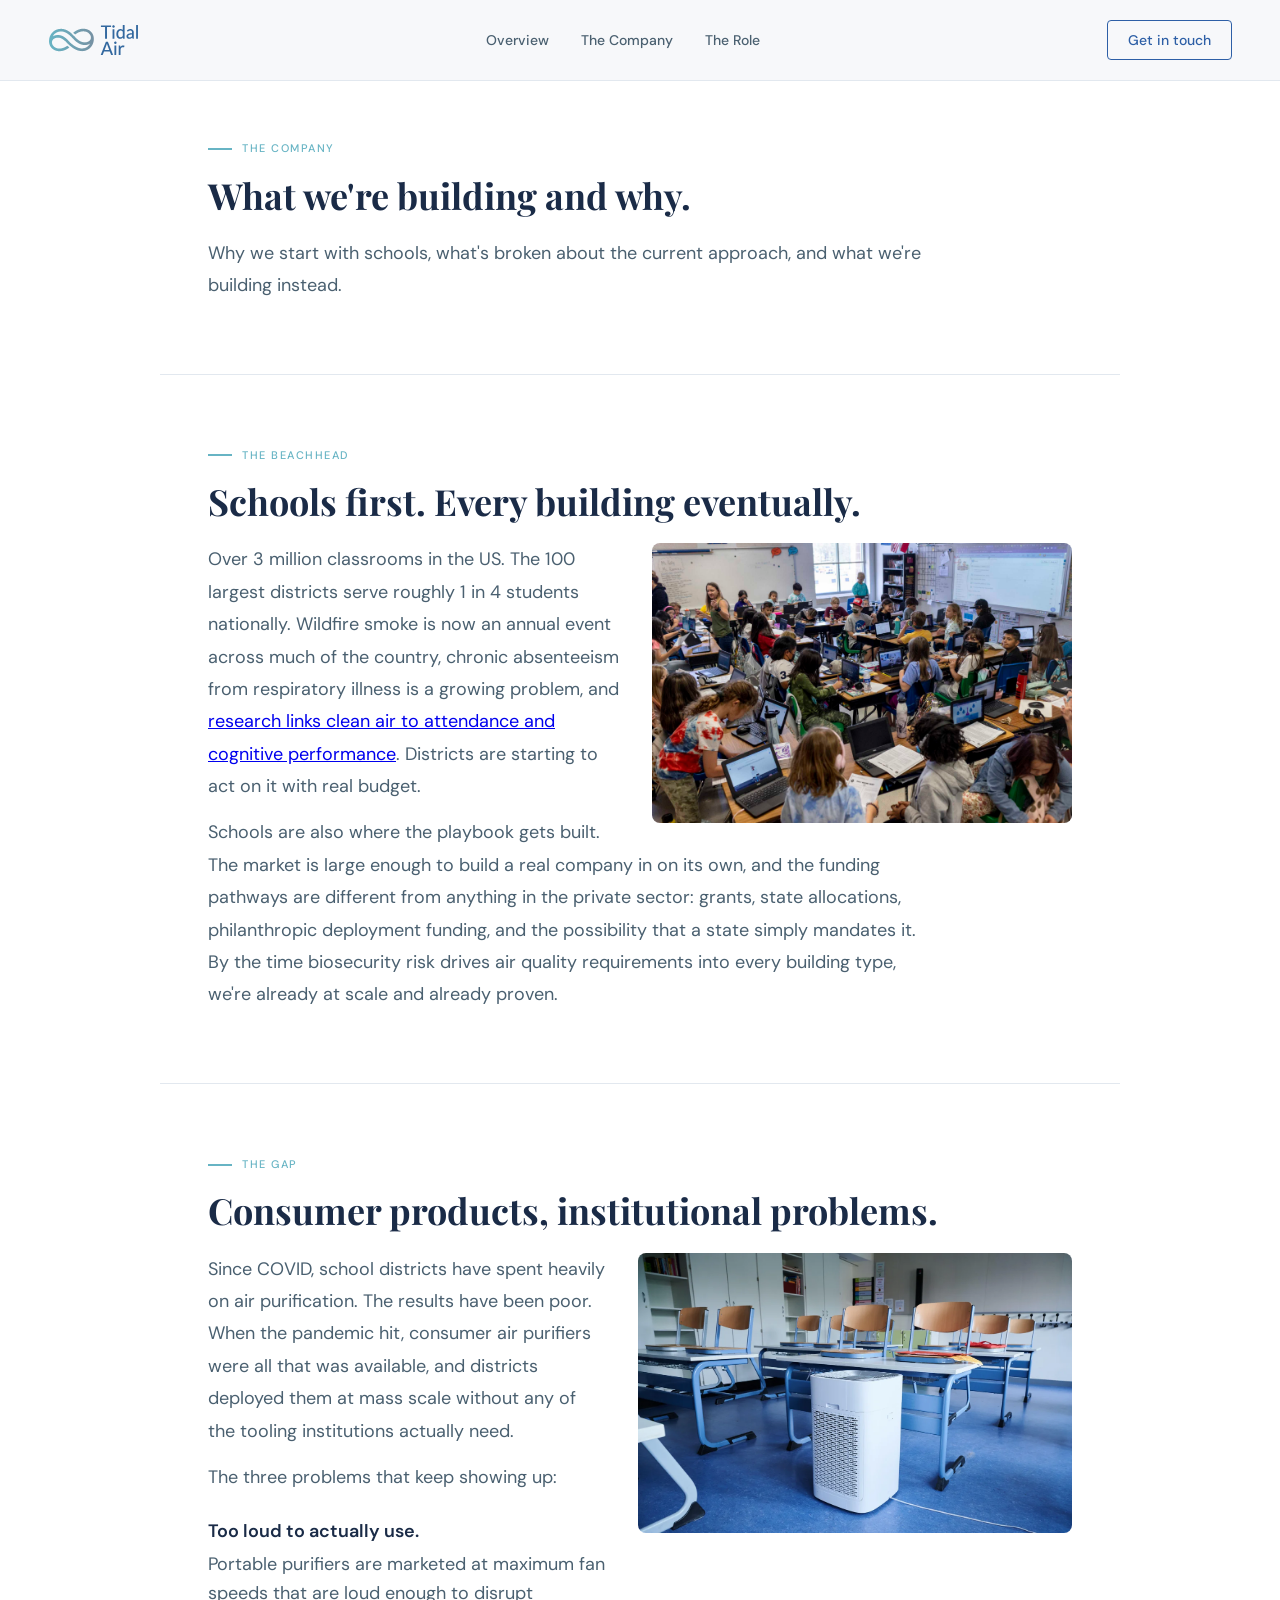
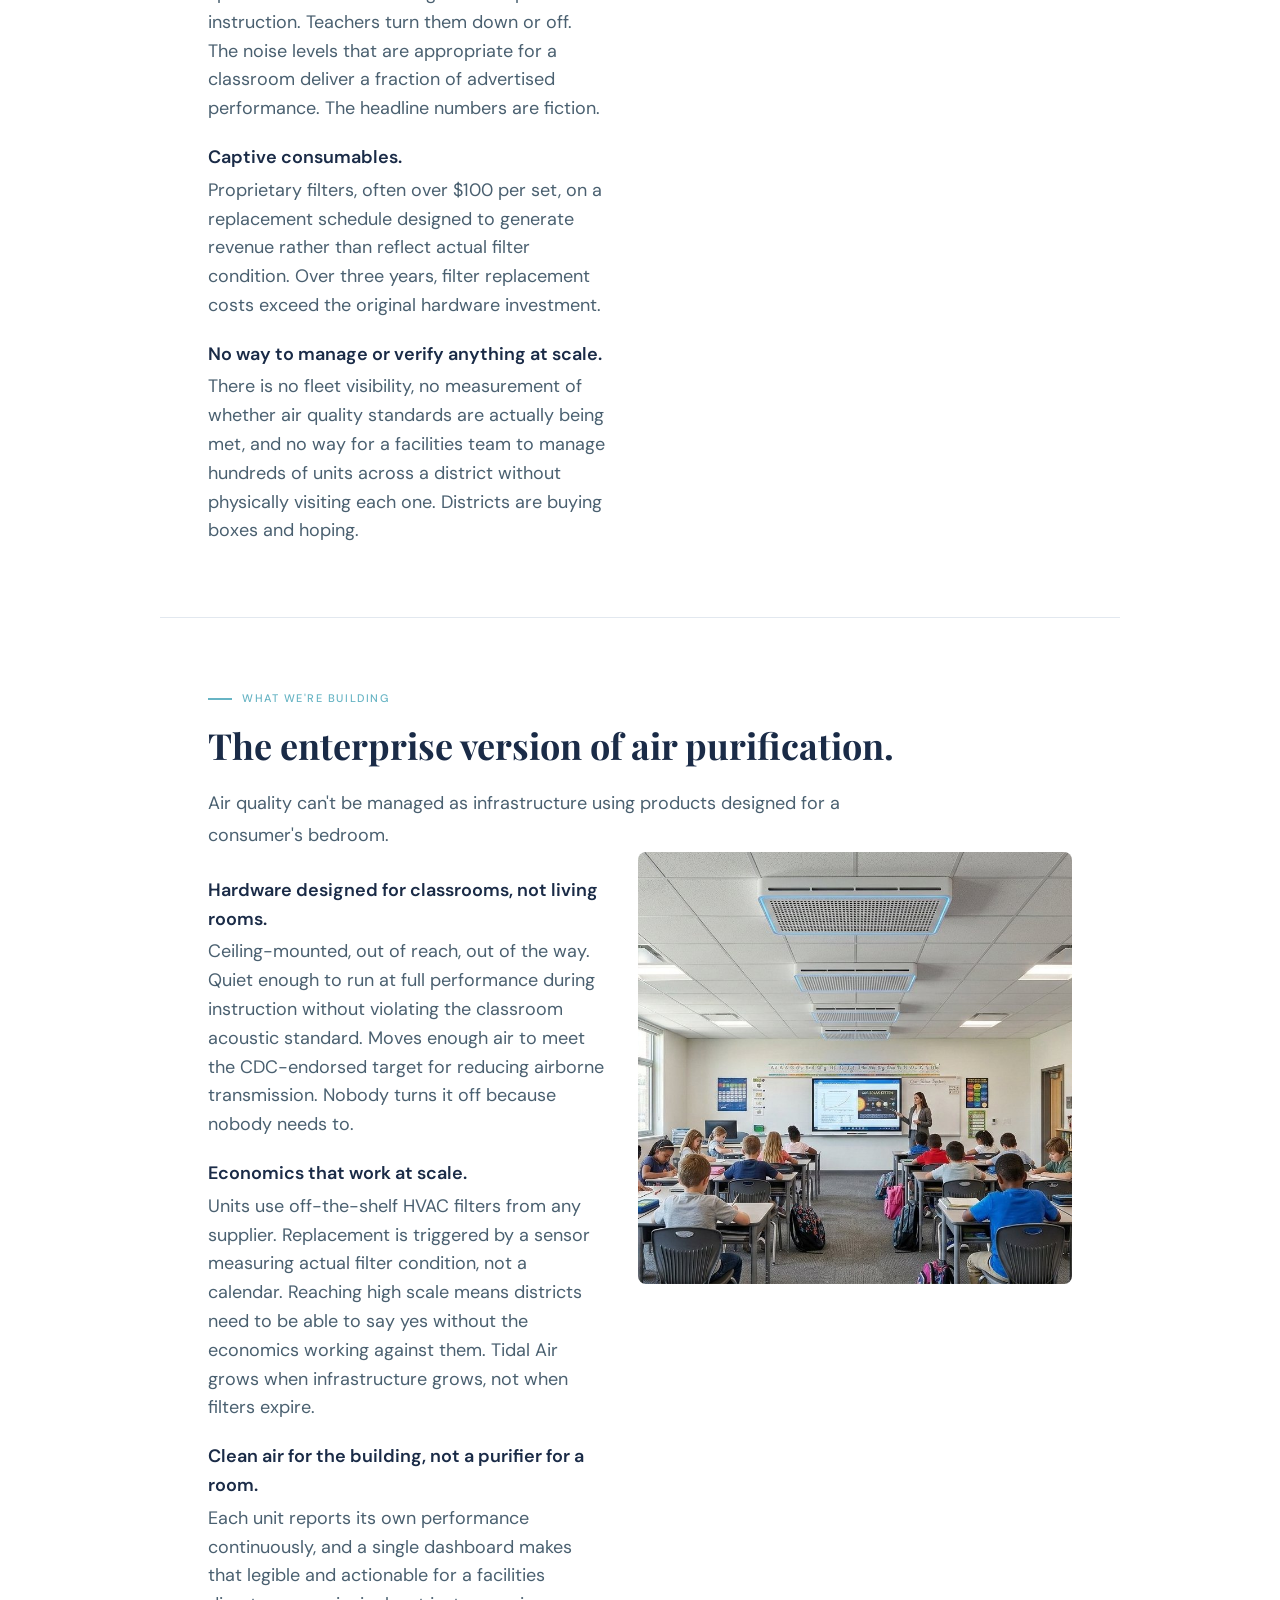
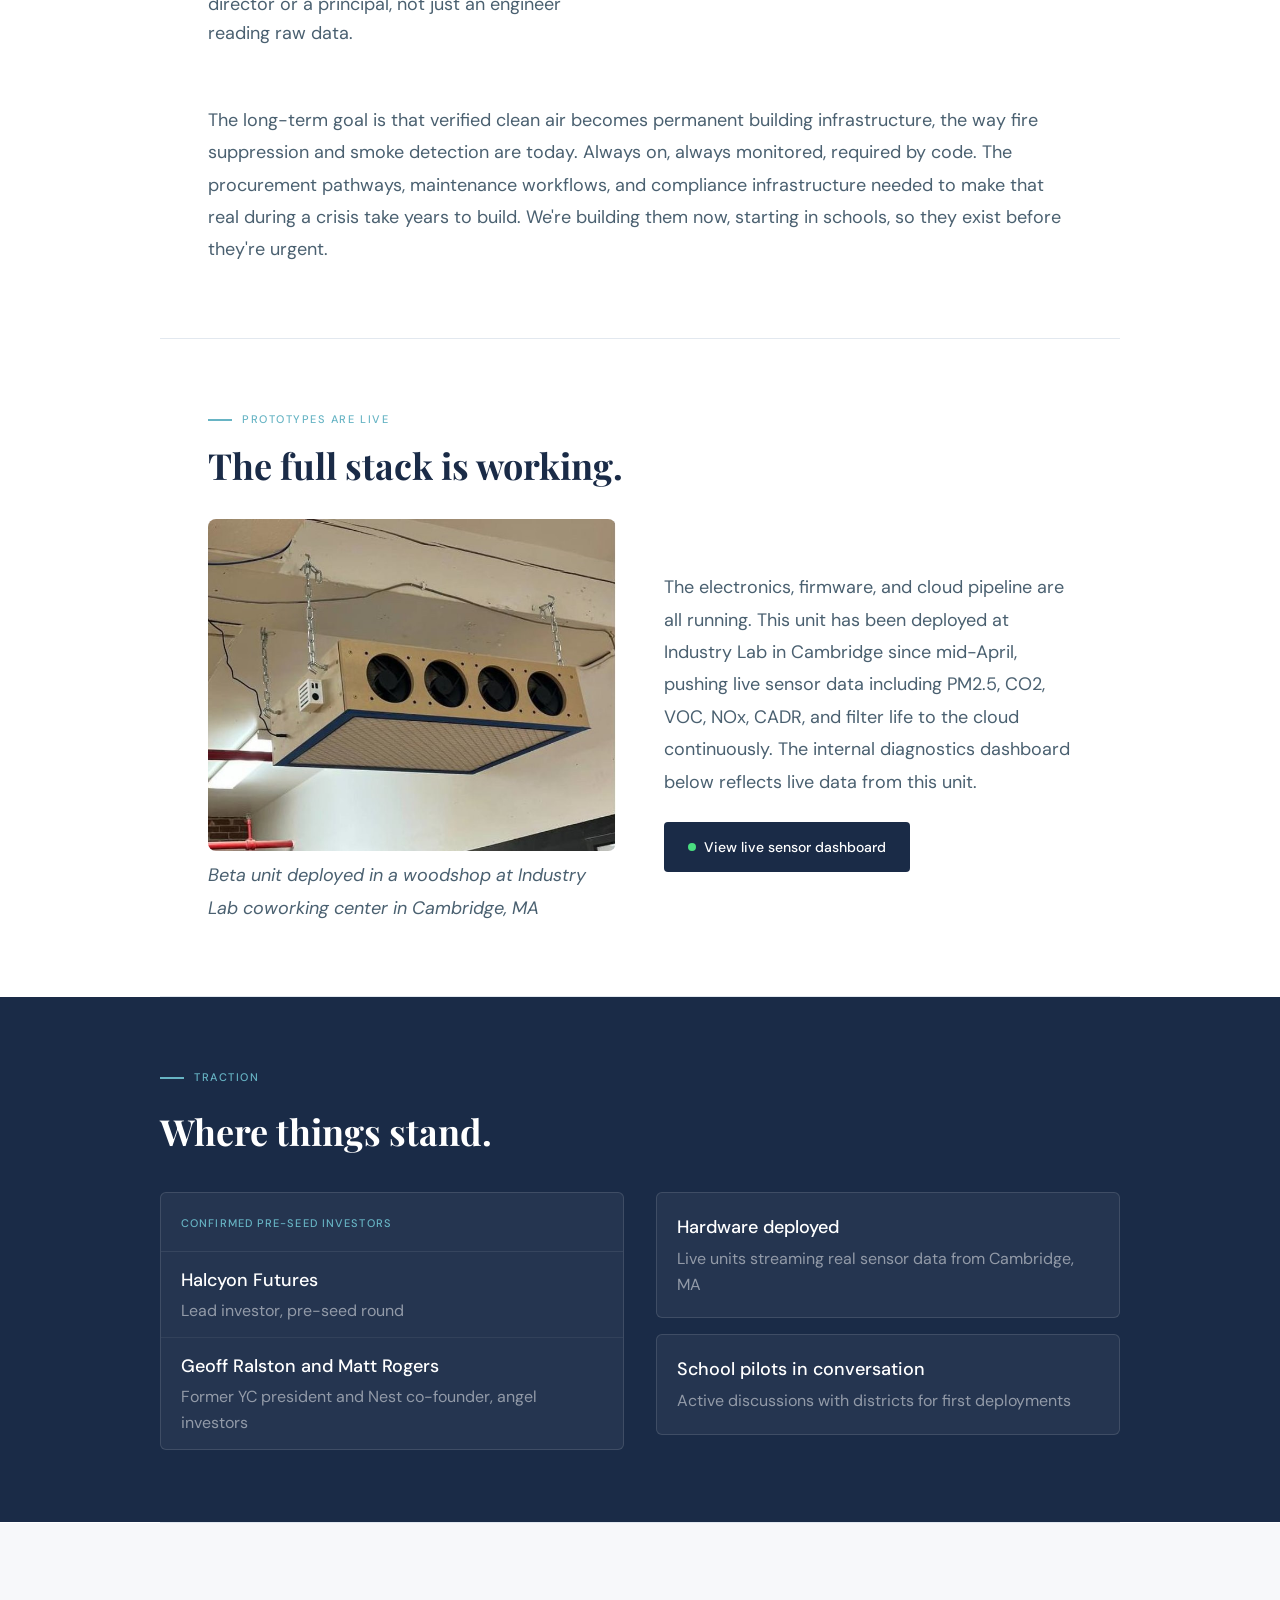
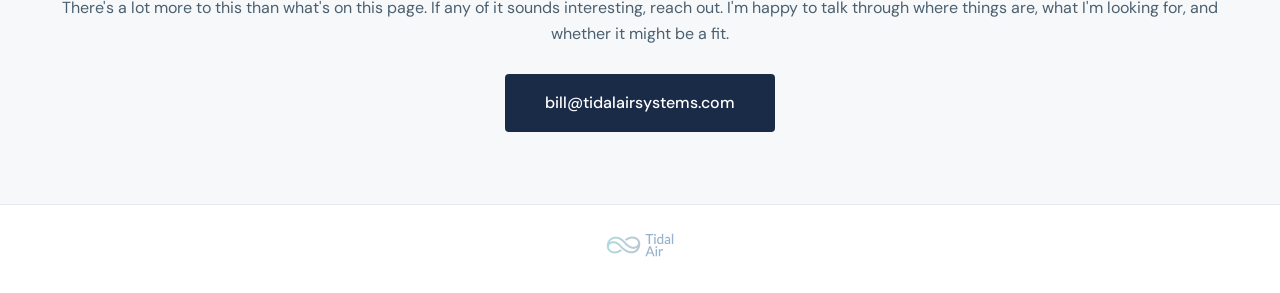
==== commit ab5c0041: "Copy revisions across company.html — tighten framing and messaging Co-Authored-By: Claude Sonnet 4.6" ====
--- a/company.html
+++ b/company.html
@@ -40,7 +40,7 @@
 <section class="section page-top fade-in">
   <div class="section-label">The company</div>
   <h2>What we're building and why.</h2>
-  <p>This page covers why we start with schools, why the current products fail at institutional scale, and what Tidal Air is building instead.</p>
+  <p>Why we start with schools, what's broken about the current approach, and what we're building instead.</p>
 </section>
 
 <hr class="divider">
@@ -53,9 +53,8 @@
   <div class="section-label">The beachhead</div>
   <h2>Schools first. Every building eventually.</h2>
   <img src="images/CrowdedClass.jpg" alt="Crowded classroom" class="beachhead-img">
-  <p>Over 3 million classrooms in the US. The 100 largest districts serve roughly 1 in 4 students nationally. Concentrated, scalable, and the demand is already there.</p>
-  <p>Wildfire smoke is now an annual event across much of the country. Chronic absenteeism from respiratory illness is a growing problem. <a href="https://cleanschoolair.org/case-for-clean-air">Research links clean air to attendance and cognitive performance</a>, and districts are starting to act on it with real budget. Funding mechanisms exist and are expanding.</p>
-  <p>Schools are also where the playbook gets built. When biosecurity concerns push verified clean air requirements into offices, hospitals, and public buildings, the product and operations need to already exist. That's why schools come first.</p>
+  <p>Over 3 million classrooms in the US. The 100 largest districts serve roughly 1 in 4 students nationally. Wildfire smoke is now an annual event across much of the country, chronic absenteeism from respiratory illness is a growing problem, and <a href="https://cleanschoolair.org/case-for-clean-air">research links clean air to attendance and cognitive performance</a>. Districts are starting to act on it with real budget.</p>
+  <p>Schools are also where the playbook gets built. The market is large enough to build a real company in on its own, and the funding pathways are different from anything in the private sector: grants, state allocations, philanthropic deployment funding, and the possibility that a state simply mandates it. By the time biosecurity risk drives air quality requirements into every building type, we're already at scale and already proven.</p>
 </section>
 
 <hr class="divider">
@@ -66,9 +65,9 @@
 ============================================= -->
 <section class="section fade-in">
   <div class="section-label">The gap</div>
-  <h2>Built for living rooms, deployed across schools.</h2>
+  <h2>Consumer products, institutional problems.</h2>
   <img src="images/ClassroomPurifier.webp" alt="Portable air purifier in a classroom" class="beachhead-img">
-  <p>Since COVID, school districts have spent heavily on air purification. The results have been poor, and the reasons are structural, not incidental. The products available were designed for consumers and sold into institutions without any of the tooling institutions actually need.</p>
+  <p>Since COVID, school districts have spent heavily on air purification. The results have been poor. When the pandemic hit, consumer air purifiers were all that was available, and districts deployed them at mass scale without any of the tooling institutions actually need.</p>
   <p>The three problems that keep showing up:</p>
 
   <div class="vision-points">
@@ -86,7 +85,7 @@
     </div>
   </div>
 
-  <p style="margin-top:32px;padding-top:24px;font-size:18px;color:var(--slate);line-height:1.8;max-width:none;">These are not bugs in a few products. This is the architecture of the entire category. The products institutions are buying were designed for living rooms, not school districts.</p>
+
 </section>
 
 <hr class="divider">
@@ -99,7 +98,7 @@
 <section class="section fade-in">
   <div class="section-label">What we're building</div>
   <h2>The enterprise version of air purification.</h2>
-  <p>Air quality cannot be managed as infrastructure using products designed for a consumer's bedroom. The fix starts with hardware, extends to the business model, and changes how a district actually manages air quality across its buildings.</p>
+  <p>Air quality can't be managed as infrastructure using products designed for a consumer's bedroom.</p>
   <img src="images/rendering-classroom.jpg" alt="Tidal Air ceiling unit in classroom" class="beachhead-img" id="building-img">
   <div class="vision-points">
     <div class="vision-point">
@@ -107,15 +106,15 @@
       <p style="font-size:18px;">Ceiling-mounted, out of reach, out of the way. Quiet enough to run at full performance during instruction without violating the classroom acoustic standard. Moves enough air to meet the CDC-endorsed target for reducing airborne transmission. Nobody turns it off because nobody needs to.</p>
     </div>
     <div class="vision-point">
-      <strong style="font-size:18px;">A business model that enables deployment, not one that punishes it.</strong>
-      <p style="font-size:18px;">Every unit uses off-the-shelf HVAC filters from any supplier. Replacement is triggered by a sensor measuring actual filter condition, not a calendar. Reaching high scale means districts need to be able to say yes without the economics working against them. The current industry model does not allow that. Tidal Air grows when infrastructure grows, not when filters expire.</p>
+      <strong style="font-size:18px;">Economics that work at scale.</strong>
+      <p style="font-size:18px;">Units use off-the-shelf HVAC filters from any supplier. Replacement is triggered by a sensor measuring actual filter condition, not a calendar. Reaching high scale means districts need to be able to say yes without the economics working against them. Tidal Air grows when infrastructure grows, not when filters expire.</p>
     </div>
     <div class="vision-point">
       <strong style="font-size:18px;">Clean air for the building, not a purifier for a room.</strong>
       <p style="font-size:18px;">Each unit reports its own performance continuously, and a single dashboard makes that legible and actionable for a facilities director or a principal, not just an engineer reading raw data.</p>
     </div>
   </div>
-  <p style="margin-top:32px;padding-top:24px;font-size:18px;color:var(--slate);line-height:1.8;max-width:none;">When the hardware stays on and performs, and the economics don't punish a district for scaling, clean air stops being a program that fades and starts being infrastructure that grows. The system proves it's working, and that proof is what makes the next building an easy yes.</p>
+  <p style="margin-top:32px;padding-top:24px;font-size:18px;color:var(--slate);line-height:1.8;max-width:none;">The long-term goal is that verified clean air becomes permanent building infrastructure, the way fire suppression and smoke detection are today. Always on, always monitored, required by code. The procurement pathways, maintenance workflows, and compliance infrastructure needed to make that real during a crisis take years to build. We're building them now, starting in schools, so they exist before they're urgent.</p>
 </section>
 
 <hr class="divider">
@@ -153,7 +152,7 @@
 <div class="dark-section fade-in">
   <div class="dark-section-inner">
     <div class="section-label">Traction</div>
-    <h2>Early and moving fast.</h2>
+    <h2>Where things stand.</h2>
     <div class="traction-layout">
 
       <div class="investor-block">
